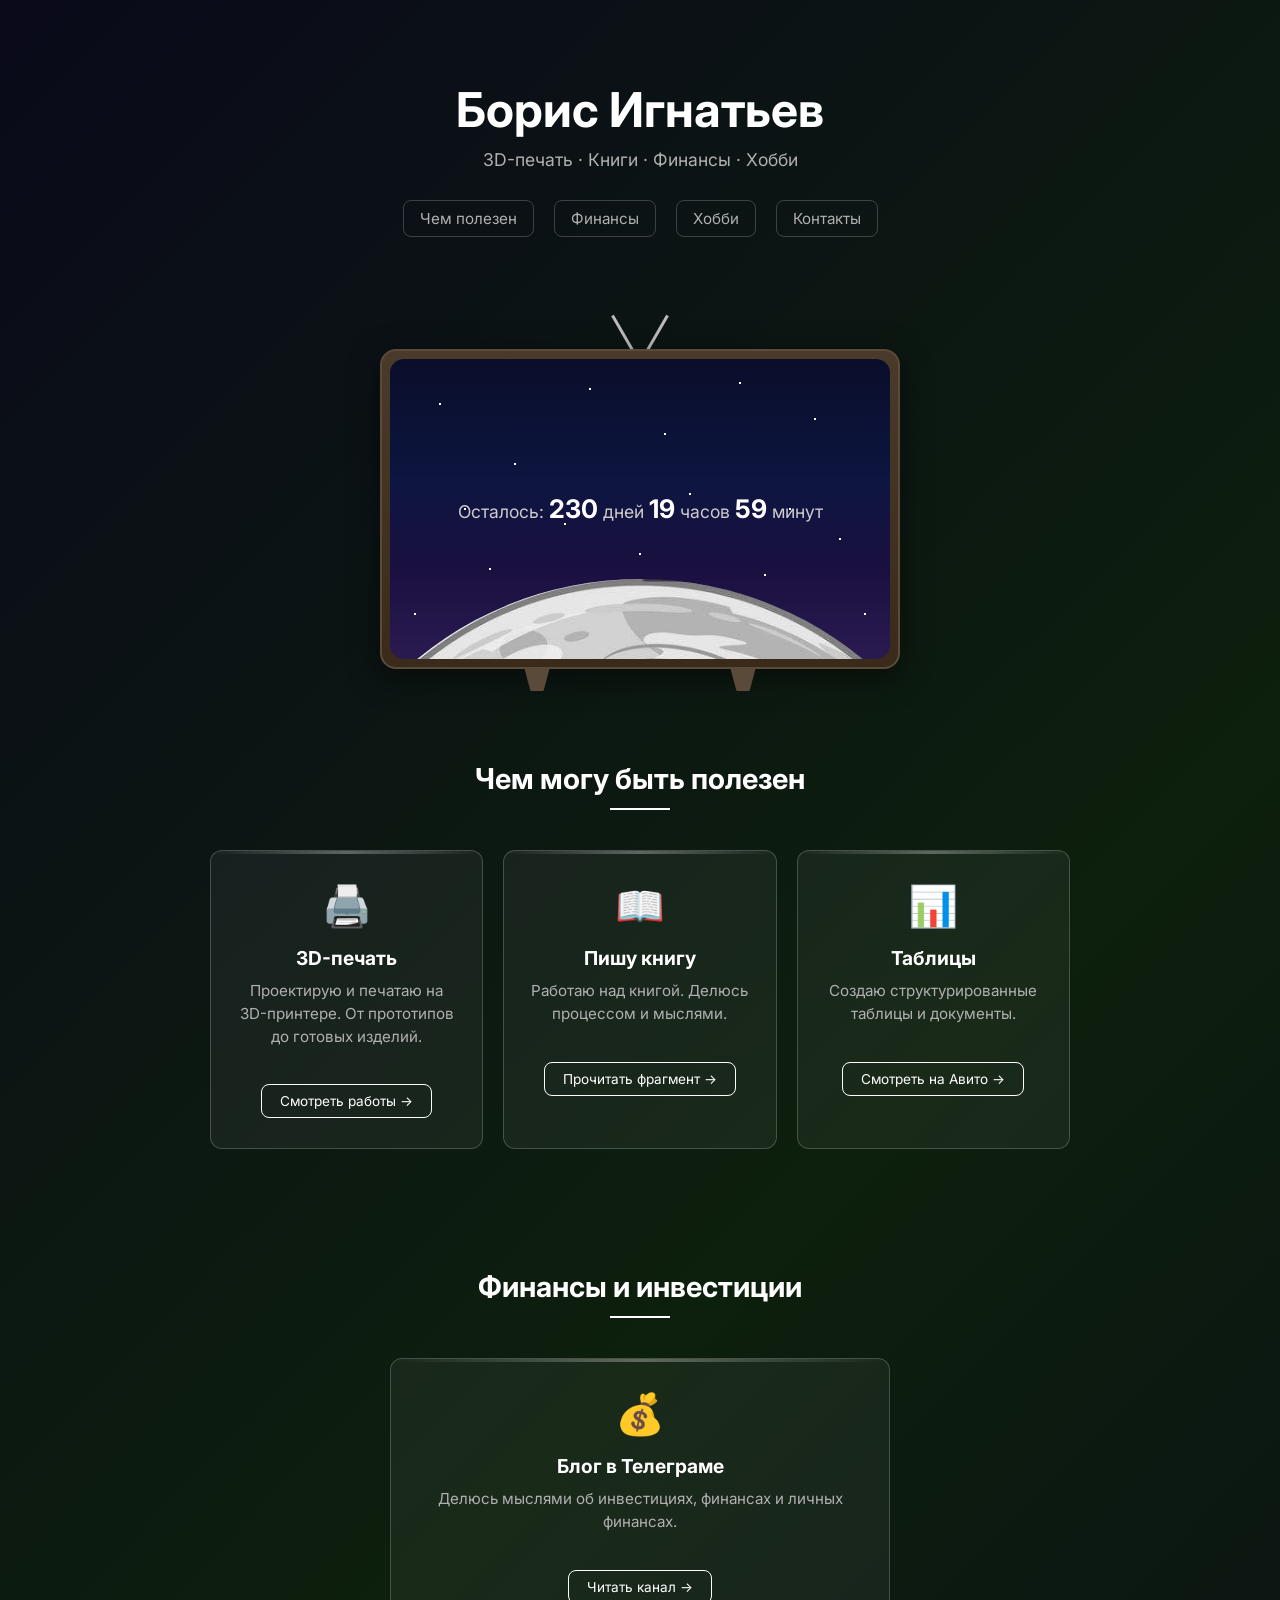
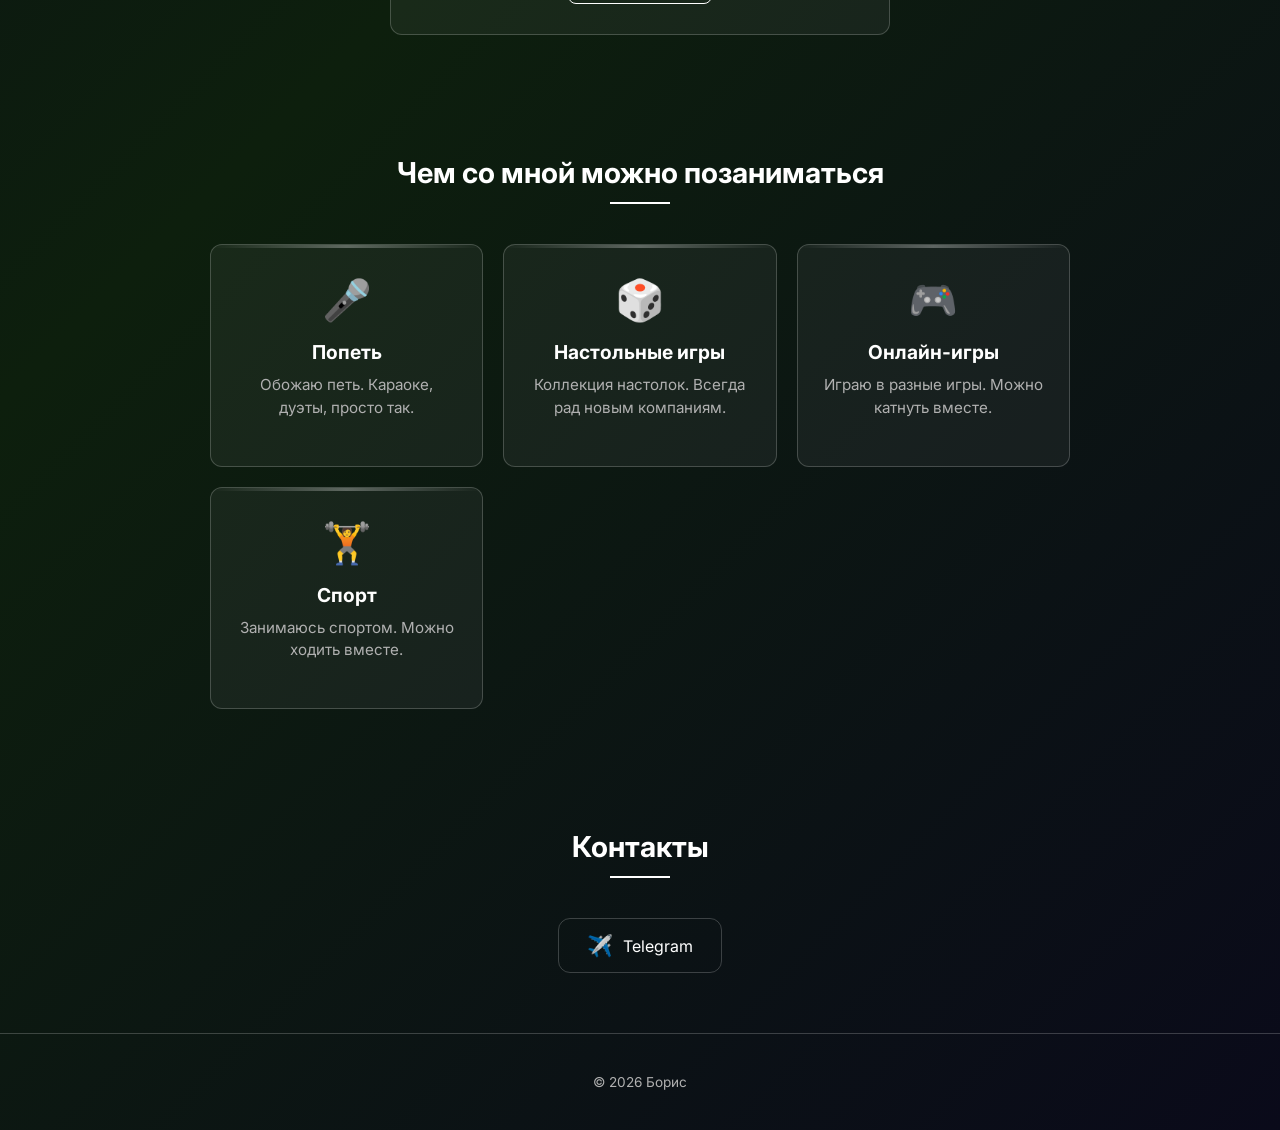
==== index.html @ c8ecb878 "Restore tables text, add 3D link, inline buttons" ====
<!DOCTYPE html>
<html lang="ru">
<head>
  <meta charset="UTF-8">
  <meta name="viewport" content="width=device-width, initial-scale=1.0">
  <title>Борис — Портфолио</title>
  <link rel="stylesheet" href="style.css">
  <link rel="preconnect" href="https://fonts.googleapis.com">
  <link href="https://fonts.googleapis.com/css2?family=Inter:wght@400;600;700&display=swap" rel="stylesheet">
</head>
<body>
  <header class="header">
    <div class="container">
      <h1 class="name">Борис Игнатьев</h1>
      <p class="tagline">3D-печать · Книги · Финансы · Хобби</p>
      <nav class="nav">
        <a href="#useful">Чем полезен</a>
        <a href="#finance">Финансы</a>
        <a href="#hobby">Хобби</a>
        <a href="#contacts">Контакты</a>
      </nav>
    </div>
  </header>

  <section class="birthday-section">
    <div class="container">
      <div class="tv-wrapper">
        <div class="tv-antenna">
          <div class="antenna-rod left"></div>
          <div class="antenna-rod right"></div>
        </div>
        <div class="tv-frame">
          <div class="tv-screen" id="tv-screen">
            <div class="stars"></div>
            <img src="moon.png" class="moon" alt="луна">
            <p class="tv-label" id="tv-label">Я родился</p>
            <p class="tv-date" id="tv-date">25 июля</p>
            <div id="countdown" class="tv-countdown"></div>
            <div id="birthday-message" class="tv-birthday-msg" style="display:none;">
              <div class="poppers">
                <span class="popper left">🎉</span>
                <span class="popper right">🎉</span>
              </div>
              <p class="birthday-title">С днём рождения!</p>
              <div class="confetti-container" id="confetti"></div>
            </div>
          </div>
        </div>
        <div class="tv-legs">
          <div class="tv-leg"></div>
          <div class="tv-leg"></div>
        </div>
      </div>
    </div>
  </section>

  <main>
    <section id="useful" class="section">
      <div class="container">
        <h2>Чем могу быть полезен</h2>
        <div class="cards">
          <div class="card">
            <div class="card-icon">🖨️</div>
            <h3>3D-печать</h3>
            <p>Проектирую и печатаю на 3D-принтере. От прототипов до готовых изделий.</p>
            <a href="https://borisig1999-spec.github.io/3d-landing/" class="btn" target="_blank">Смотреть работы →</a>
          </div>
          <div class="card">
            <div class="card-icon">📖</div>
            <h3>Пишу книгу</h3>
            <p>Работаю над книгой. Делюсь процессом и мыслями.</p>
            <a href="book.html" class="btn">Прочитать фрагмент →</a>
          </div>
          <div class="card">
            <div class="card-icon">📊</div>
            <h3>Таблицы</h3>
            <p>Создаю структурированные таблицы и документы.</p>
            <a href="https://www.avito.ru/kazan/predlozheniya_uslug/pomosch_s_gugl_tablitsami_avtomatizatsiya_4230876228" class="btn" target="_blank">Смотреть на Авито →</a>
          </div>
        </div>
      </div>
    </section>

    <section id="finance" class="section section-alt">
      <div class="container">
        <h2>Финансы и инвестиции</h2>
        <div class="card card-wide">
          <div class="card-icon">💰</div>
          <h3>Блог в Телеграме</h3>
          <p>Делюсь мыслями об инвестициях, финансах и личных финансах.</p>
          <a href="https://t.me/boris_fin" class="btn" target="_blank">Читать канал →</a>
        </div>
      </div>
    </section>

    <section id="hobby" class="section">
      <div class="container">
        <h2>Чем со мной можно позаниматься</h2>
        <div class="cards">
          <div class="card">
            <div class="card-icon">🎤</div>
            <h3>Попеть</h3>
            <p>Обожаю петь. Караоке, дуэты, просто так.</p>
          </div>
          <div class="card">
            <div class="card-icon">🎲</div>
            <h3>Настольные игры</h3>
            <p>Коллекция настолок. Всегда рад новым компаниям.</p>
          </div>
          <div class="card">
            <div class="card-icon">🎮</div>
            <h3>Онлайн-игры</h3>
            <p>Играю в разные игры. Можно катнуть вместе.</p>
          </div>
          <div class="card">
            <div class="card-icon">🏋️</div>
            <h3>Спорт</h3>
            <p>Занимаюсь спортом. Можно ходить вместе.</p>
          </div>
        </div>
      </div>
    </section>

    <section id="contacts" class="section section-alt">
      <div class="container">
        <h2>Контакты</h2>
        <div class="contacts-row">
          <a href="https://t.me/boris_fin" class="contact-link" target="_blank">
            <span class="contact-icon">✈️</span>
            Telegram
          </a>
        </div>
      </div>
    </section>
  </main>

  <footer class="footer">
    <div class="container">
      <p>© 2026 Борис</p>
    </div>
  </footer>
  <script>
    (function() {
      const countdownEl = document.getElementById('countdown');
      const messageEl = document.getElementById('birthday-message');
      const labelEl = document.getElementById('tv-label');
      const dateEl = document.getElementById('tv-date');
      const confettiEl = document.getElementById('confetti');
      const now = new Date();
      const month = now.getMonth();
      const day = now.getDate();
      const year = now.getFullYear();

      const isBirthday = month === 6 && day === 25;

      if (isBirthday) {
        countdownEl.style.display = 'none';
        messageEl.style.display = 'block';
        startConfetti();
        return;
      }

      labelEl.style.display = 'none';
      dateEl.style.display = 'none';

      let birthday = new Date(year, 6, 25);
      if (now > birthday) {
        birthday = new Date(year + 1, 6, 25);
      }

      const diff = birthday - now;
      const totalMinutes = Math.floor(diff / (1000 * 60));
      const days = Math.floor(totalMinutes / (60 * 24));
      const hours = Math.floor((totalMinutes % (60 * 24)) / 60);
      const minutes = totalMinutes % 60;

      function plural(n, one, few, many) {
        const mod10 = n % 10;
        const mod100 = n % 100;
        if (mod10 === 1 && mod100 !== 11) return one;
        if ([2,3,4].includes(mod10) && ![12,13,14].includes(mod100)) return few;
        return many;
      }

      const dWord = plural(days, 'день', 'дня', 'дней');
      const hWord = plural(hours, 'час', 'часа', 'часов');
      const mWord = plural(minutes, 'минута', 'минуты', 'минут');

      countdownEl.innerHTML =
        'Осталось: <span class="number">' + days + '</span> ' + dWord +
        ' <span class="number">' + hours + '</span> ' + hWord +
        ' <span class="number">' + minutes + '</span> ' + mWord;

      function startConfetti() {
        var colors = ['#ff0000', '#00ff00', '#0000ff', '#ffff00', '#ff00ff', '#00ffff', '#ffd700', '#ff6347'];
        for (var i = 0; i < 60; i++) {
          (function(index) {
            setTimeout(function() {
              var piece = document.createElement('div');
              piece.className = 'confetti-piece';
              piece.style.left = Math.random() * 100 + '%';
              piece.style.top = '-10px';
              piece.style.background = colors[Math.floor(Math.random() * colors.length)];
              piece.style.animationDuration = (1.5 + Math.random() * 2) + 's';
              piece.style.animationDelay = '0s';
              piece.style.width = (5 + Math.random() * 8) + 'px';
              piece.style.height = (5 + Math.random() * 8) + 'px';
              if (Math.random() > 0.5) piece.style.borderRadius = '50%';
              confettiEl.appendChild(piece);
              setTimeout(function() { piece.remove(); }, 4000);
            }, index * 50);
          })(i);
        }
        setInterval(function() {
          for (var i = 0; i < 30; i++) {
            (function(index) {
              setTimeout(function() {
                var piece = document.createElement('div');
                piece.className = 'confetti-piece';
                piece.style.left = Math.random() * 100 + '%';
                piece.style.top = '-10px';
                piece.style.background = colors[Math.floor(Math.random() * colors.length)];
                piece.style.animationDuration = (1.5 + Math.random() * 2) + 's';
                piece.style.width = (5 + Math.random() * 8) + 'px';
                piece.style.height = (5 + Math.random() * 8) + 'px';
                if (Math.random() > 0.5) piece.style.borderRadius = '50%';
                confettiEl.appendChild(piece);
                setTimeout(function() { piece.remove(); }, 4000);
              }, index * 60);
            })(i);
          }
        }, 3000);
      }
    })();
  </script>
</body>
</html>
---- style.css ----
* {
  margin: 0;
  padding: 0;
  box-sizing: border-box;
}

:root {
  --bg: #1a1a2e;
  --bg-felt: #0f3d0f;
  --card-bg: rgba(255, 255, 255, 0.05);
  --card-border: rgba(255, 255, 255, 0.2);
  --text: #ffffff;
  --text-muted: #b0b0b0;
  --accent: #ffffff;
}

body {
  font-family: 'Inter', sans-serif;
  background: linear-gradient(135deg, #0a0a1a 0%, #0d1f0d 50%, #0a0a1a 100%);
  color: var(--text);
  min-height: 100vh;
}

.container {
  max-width: 900px;
  margin: 0 auto;
  padding: 0 20px;
}

/* Header */
.header {
  text-align: center;
  padding: 80px 0 40px;
}

.name {
  font-size: 3rem;
  font-weight: 700;
  margin-bottom: 10px;
}

.tagline {
  font-size: 1.1rem;
  color: var(--text-muted);
  margin-bottom: 30px;
}

.nav {
  display: flex;
  justify-content: center;
  gap: 20px;
  flex-wrap: wrap;
}

.nav a {
  color: var(--text-muted);
  text-decoration: none;
  font-size: 0.95rem;
  padding: 8px 16px;
  border: 1px solid var(--card-border);
  border-radius: 8px;
  transition: all 0.3s;
}

.nav a:hover {
  color: var(--text);
  border-color: var(--accent);
  background: rgba(255, 255, 255, 0.05);
}

/* Sections */
.section {
  padding: 60px 0;
}

.section h2 {
  text-align: center;
  font-size: 1.8rem;
  margin-bottom: 40px;
  position: relative;
}

.section h2::after {
  content: '';
  display: block;
  width: 60px;
  height: 2px;
  background: var(--accent);
  margin: 12px auto 0;
}

/* Cards */
.cards {
  display: grid;
  grid-template-columns: repeat(auto-fit, minmax(220px, 1fr));
  gap: 20px;
}

.card {
  background: var(--card-bg);
  border: 1px solid var(--card-border);
  border-radius: 12px;
  padding: 30px 24px;
  text-align: center;
  transition: transform 0.3s, border-color 0.3s;
  position: relative;
  overflow: hidden;
}

.card::before {
  content: '';
  position: absolute;
  top: 0;
  left: 0;
  right: 0;
  height: 3px;
  background: linear-gradient(90deg, transparent, rgba(255,255,255,0.3), transparent);
}

.card:hover {
  transform: translateY(-4px);
  border-color: rgba(255, 255, 255, 0.4);
}

.card-wide {
  grid-column: 1 / -1;
  max-width: 500px;
  margin: 0 auto;
  width: 100%;
}

.card-icon {
  font-size: 2.5rem;
  margin-bottom: 16px;
}

.card h3 {
  font-size: 1.2rem;
  margin-bottom: 10px;
}

.card p {
  color: var(--text-muted);
  font-size: 0.95rem;
  line-height: 1.5;
  margin-bottom: 16px;
}

.card .btn {
  font-size: 0.85rem;
  padding: 8px 18px;
  white-space: nowrap;
}

/* Button */
.btn {
  display: inline-block;
  margin-top: 20px;
  padding: 10px 24px;
  background: transparent;
  color: var(--accent);
  border: 1px solid var(--accent);
  border-radius: 8px;
  text-decoration: none;
  font-size: 0.95rem;
  transition: all 0.3s;
}

.btn:hover {
  background: var(--accent);
  color: var(--bg);
}

/* Contacts */
.contacts-row {
  display: flex;
  justify-content: center;
  gap: 20px;
  flex-wrap: wrap;
}

.contact-link {
  display: flex;
  align-items: center;
  gap: 10px;
  color: var(--text);
  text-decoration: none;
  padding: 14px 28px;
  border: 1px solid var(--card-border);
  border-radius: 12px;
  font-size: 1rem;
  transition: all 0.3s;
}

.contact-link:hover {
  border-color: var(--accent);
  background: rgba(255, 255, 255, 0.05);
}

.contact-icon {
  font-size: 1.3rem;
}

/* Birthday TV Block */
.birthday-section {
  padding: 30px 0 10px;
}

.tv-wrapper {
  max-width: 520px;
  margin: 0 auto;
  position: relative;
}

.tv-frame {
  background: linear-gradient(180deg, #4a3a2a, #3a2a1a);
  border-radius: 16px;
  padding: 0;
  box-shadow: 0 8px 30px rgba(0,0,0,0.5);
  border: 2px solid #5a4a3a;
  position: relative;
}

.tv-screen {
  position: relative;
  background: linear-gradient(180deg, #0a0e2a 0%, #0d1540 40%, #1a1040 70%, #2a1a50 100%);
  border-radius: 14px;
  min-height: 300px;
  display: flex;
  flex-direction: column;
  align-items: center;
  justify-content: center;
  overflow: hidden;
  padding: 40px 20px 40px;
  margin: 8px;
}

.stars {
  position: absolute;
  top: 0; left: 0; right: 0; bottom: 0;
  background-image:
    radial-gradient(1px 1px at 10% 15%, #fff 100%, transparent),
    radial-gradient(1px 1px at 25% 35%, #fff 100%, transparent),
    radial-gradient(1.5px 1.5px at 40% 10%, #fff 100%, transparent),
    radial-gradient(1px 1px at 55% 25%, #fff 100%, transparent),
    radial-gradient(1px 1px at 70% 8%, #fff 100%, transparent),
    radial-gradient(1.5px 1.5px at 85% 20%, #fff 100%, transparent),
    radial-gradient(1px 1px at 15% 50%, #fff 100%, transparent),
    radial-gradient(1px 1px at 35% 55%, #fff 100%, transparent),
    radial-gradient(1px 1px at 60% 45%, #fff 100%, transparent),
    radial-gradient(1.5px 1.5px at 80% 50%, #fff 100%, transparent),
    radial-gradient(1px 1px at 20% 70%, #fff 100%, transparent),
    radial-gradient(1px 1px at 50% 65%, #fff 100%, transparent),
    radial-gradient(1px 1px at 75% 72%, #fff 100%, transparent),
    radial-gradient(1px 1px at 90% 60%, #fff 100%, transparent),
    radial-gradient(1px 1px at 5% 85%, #fff 100%, transparent),
    radial-gradient(1.5px 1.5px at 45% 80%, #fff 100%, transparent),
    radial-gradient(1px 1px at 65% 90%, #fff 100%, transparent),
    radial-gradient(1px 1px at 95% 85%, #fff 100%, transparent);
  animation: twinkle 3s ease-in-out infinite alternate;
  pointer-events: none;
}

@keyframes twinkle {
  0% { opacity: 0.6; }
  100% { opacity: 1; }
}

.tv-label {
  position: relative;
  z-index: 3;
  font-size: 1.6rem;
  font-weight: 700;
  color: #fff;
  margin-bottom: 20px;
  text-shadow: 0 0 10px rgba(255,255,255,0.3);
}

.tv-date {
  position: relative;
  z-index: 3;
  font-size: 1.2rem;
  color: #aaa;
  margin-bottom: 16px;
}

.tv-countdown {
  position: relative;
  z-index: 3;
  font-size: 1.1rem;
  color: #ccc;
  text-align: center;
  line-height: 1.6;
}

.tv-countdown .number {
  font-size: 1.6rem;
  font-weight: 700;
  color: #fff;
}

.tv-birthday-msg {
  position: relative;
  z-index: 3;
  text-align: center;
}

.birthday-title {
  font-size: 1.5rem;
  font-weight: 700;
  color: #ffd700;
  text-shadow: 0 0 15px rgba(255,215,0,0.5);
}

.poppers {
  display: flex;
  justify-content: space-between;
  width: 300px;
  margin: 0 auto 10px;
}

.popper {
  font-size: 2.2rem;
  display: inline-block;
}

.popper.left {
  transform: scaleX(-1);
  animation: popperBounce 0.6s ease-in-out infinite alternate;
}

.popper.right {
  animation: popperBounce 0.6s ease-in-out infinite alternate-reverse;
}

@keyframes popperBounce {
  0% { transform: rotate(-10deg); }
  100% { transform: rotate(10deg); }
}

.popper.left {
  animation: popperBounceLeft 0.6s ease-in-out infinite alternate;
}

@keyframes popperBounceLeft {
  0% { transform: scaleX(-1) rotate(-10deg); }
  100% { transform: scaleX(-1) rotate(10deg); }
}

/* Confetti */
.confetti-container {
  position: absolute;
  top: 0;
  left: 0;
  right: 0;
  bottom: 0;
  pointer-events: none;
  overflow: hidden;
  z-index: 10;
}

.confetti-piece {
  position: absolute;
  width: 8px;
  height: 8px;
  border-radius: 2px;
  animation: confettiFall linear forwards;
}

@keyframes confettiFall {
  0% {
    opacity: 1;
    transform: translateY(0) rotate(0deg) scale(1);
  }
  100% {
    opacity: 0;
    transform: translateY(250px) rotate(720deg) scale(0.5);
  }
}

.party-icon {
  font-size: 1.8rem;
  display: inline-block;
}

.party-icon.left {
  transform: scaleX(-1);
}

.moon {
  position: absolute;
  bottom: -620px;
  left: 50%;
  transform: translateX(-50%);
  width: 700px;
  height: 700px;
  border-radius: 50%;
  object-fit: cover;
  animation: rotateMoon 300s linear infinite;
  z-index: 1;
}

@keyframes rotateMoon {
  0% { transform: translateX(-50%) rotate(0deg); }
  100% { transform: translateX(-50%) rotate(360deg); }
}

.tv-antenna {
  position: relative;
  height: 50px;
  z-index: 0;
  margin-bottom: -8px;
}

.antenna-rod {
  position: absolute;
  width: 3px;
  height: 48px;
  background: #bbb;
  bottom: 0;
  transform-origin: bottom center;
}

.antenna-rod.left { left: calc(50% - 5px); transform: rotate(-30deg); }
.antenna-rod.right { left: calc(50% + 2px); transform: rotate(30deg); }

.tv-legs {
  display: flex;
  justify-content: center;
  gap: 180px;
  position: relative;
  height: 24px;
  margin-top: -2px;
}

.tv-leg {
  width: 26px;
  height: 24px;
  background: #5a4a3a;
  clip-path: polygon(0% 0%, 100% 0%, 75% 100%, 25% 100%);
}

/* Footer */
.footer {
  text-align: center;
  padding: 40px 0;
  color: var(--text-muted);
  font-size: 0.85rem;
  border-top: 1px solid var(--card-border);
}

/* Responsive */
@media (max-width: 600px) {
  .name {
    font-size: 2rem;
  }

  .section {
    padding: 40px 0;
  }

  .cards {
    grid-template-columns: 1fr;
  }
}
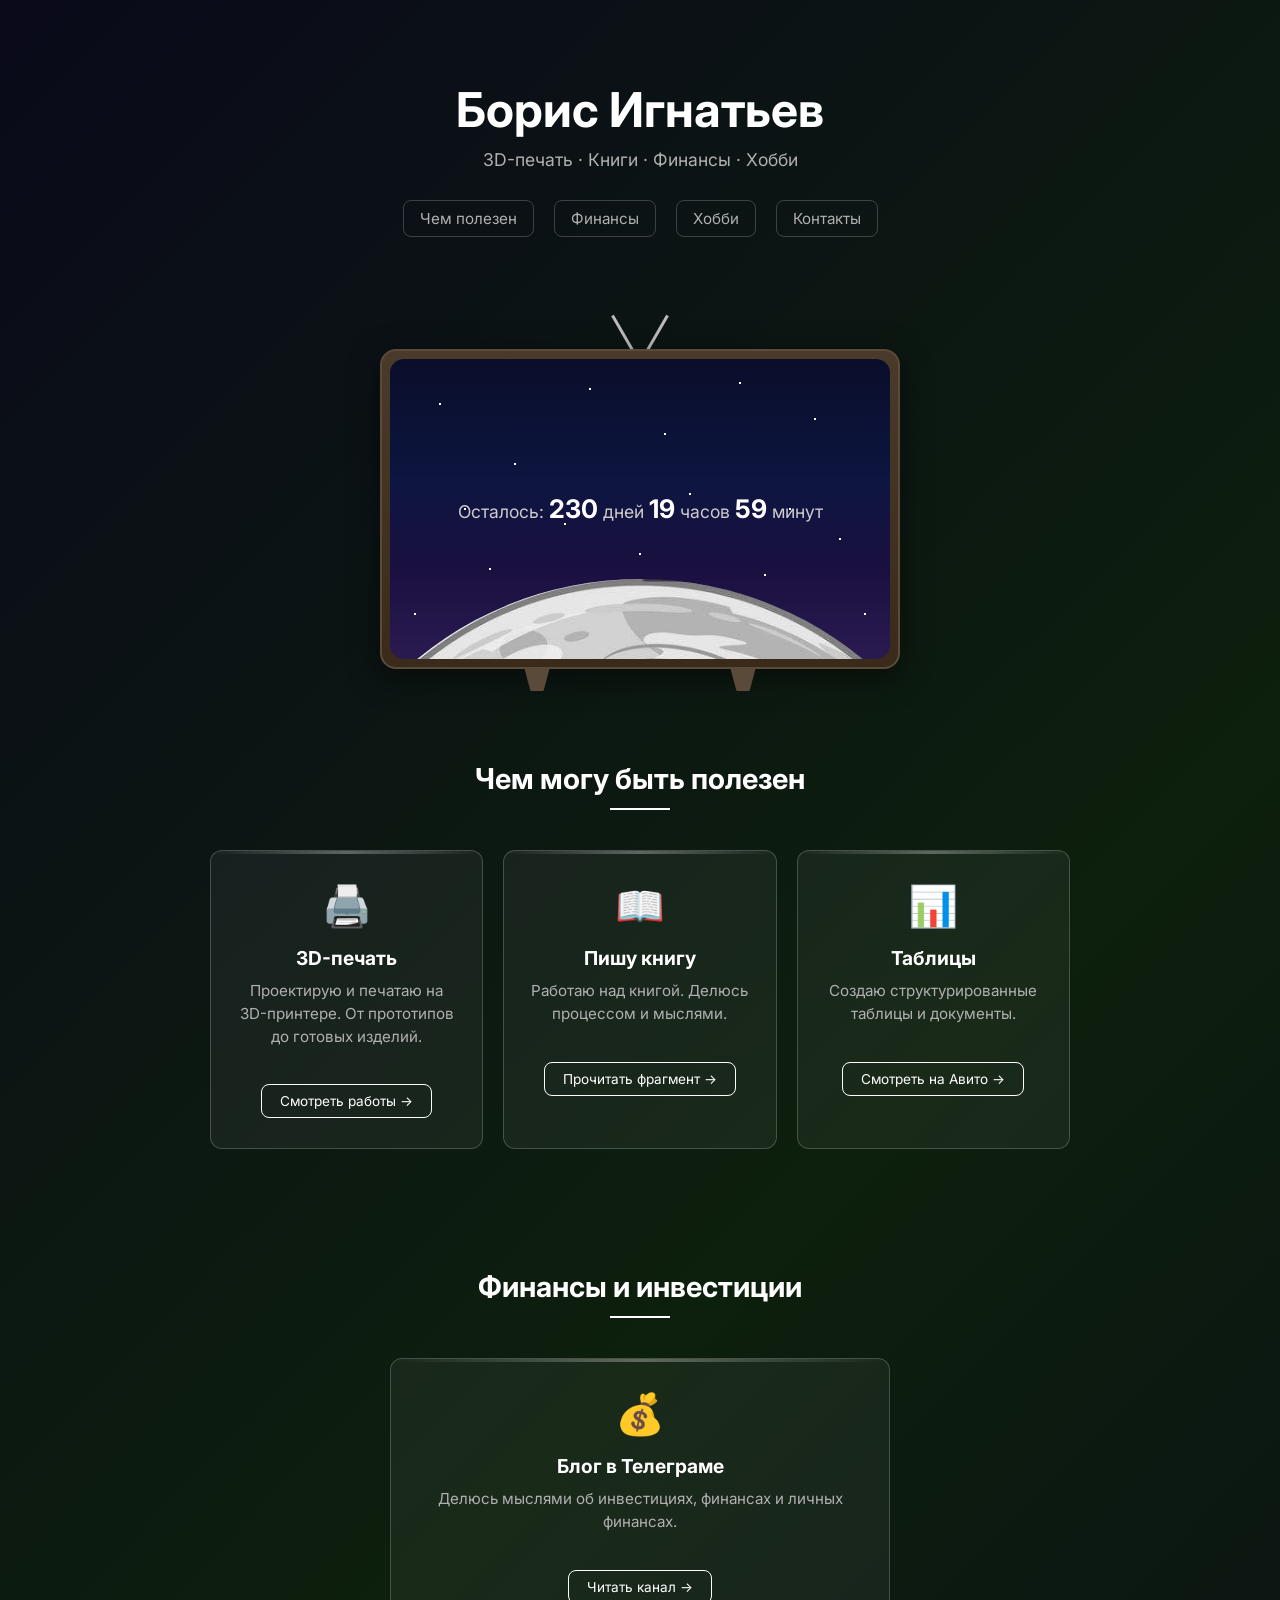
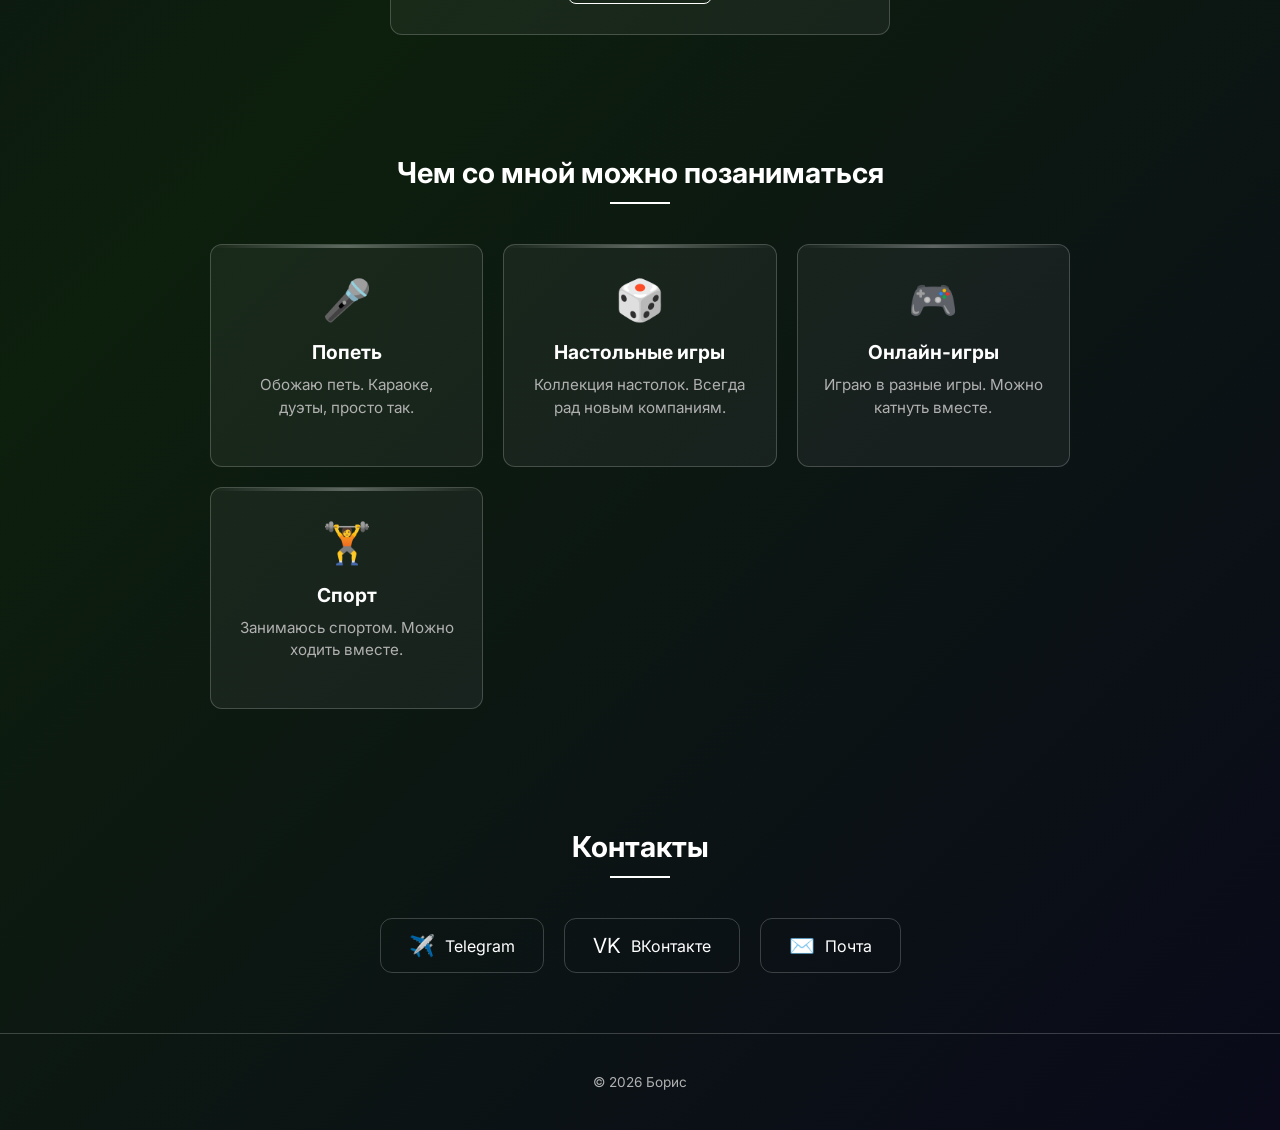
==== commit f0cbe68a: "Update contacts: Telegram @Bars_ig, VK, email" ====
--- a/index.html
+++ b/index.html
@@ -125,9 +125,17 @@
       <div class="container">
         <h2>Контакты</h2>
         <div class="contacts-row">
-          <a href="https://t.me/boris_fin" class="contact-link" target="_blank">
+          <a href="https://t.me/Bars_ig" class="contact-link" target="_blank">
             <span class="contact-icon">✈️</span>
             Telegram
+          </a>
+          <a href="https://vk.com/boris_ig" class="contact-link" target="_blank">
+            <span class="contact-icon">VK</span>
+            ВКонтакте
+          </a>
+          <a href="mailto:boris.ig2013@yandex.ru" class="contact-link">
+            <span class="contact-icon">✉️</span>
+            Почта
           </a>
         </div>
       </div>
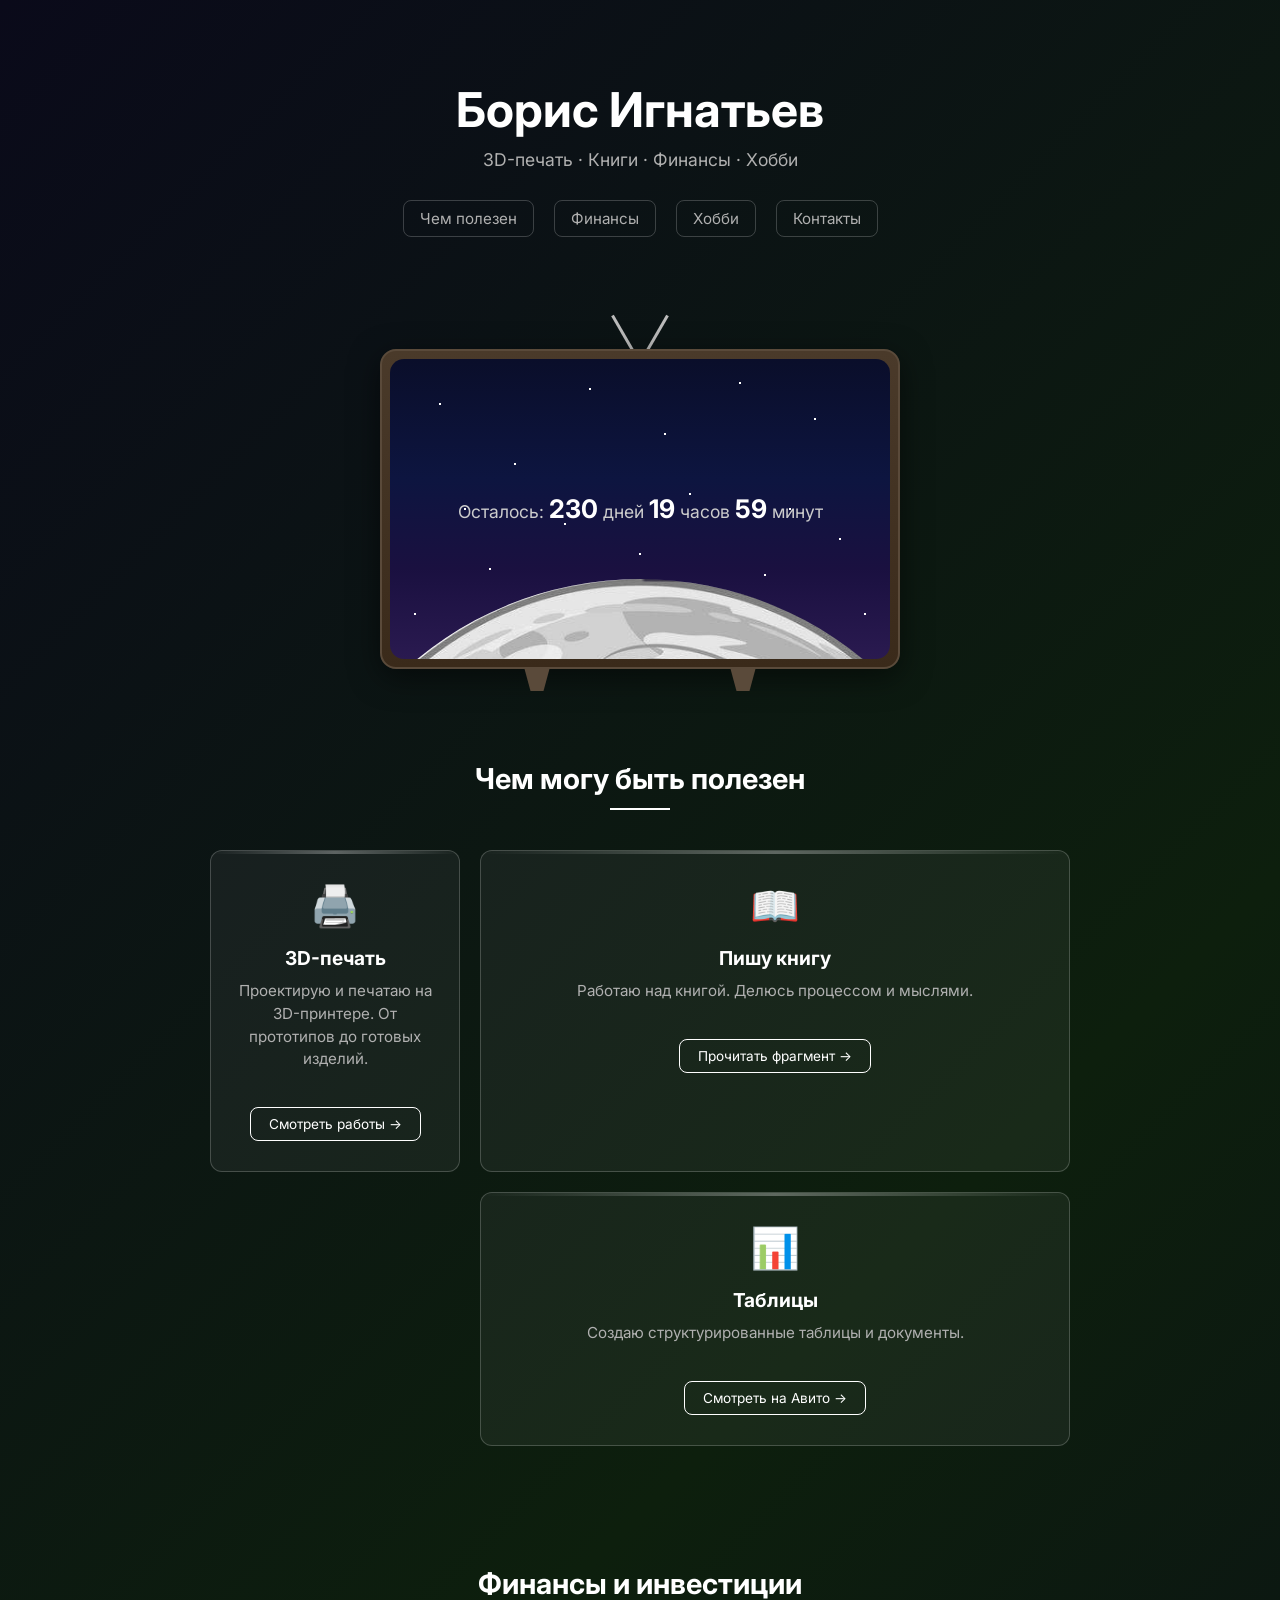
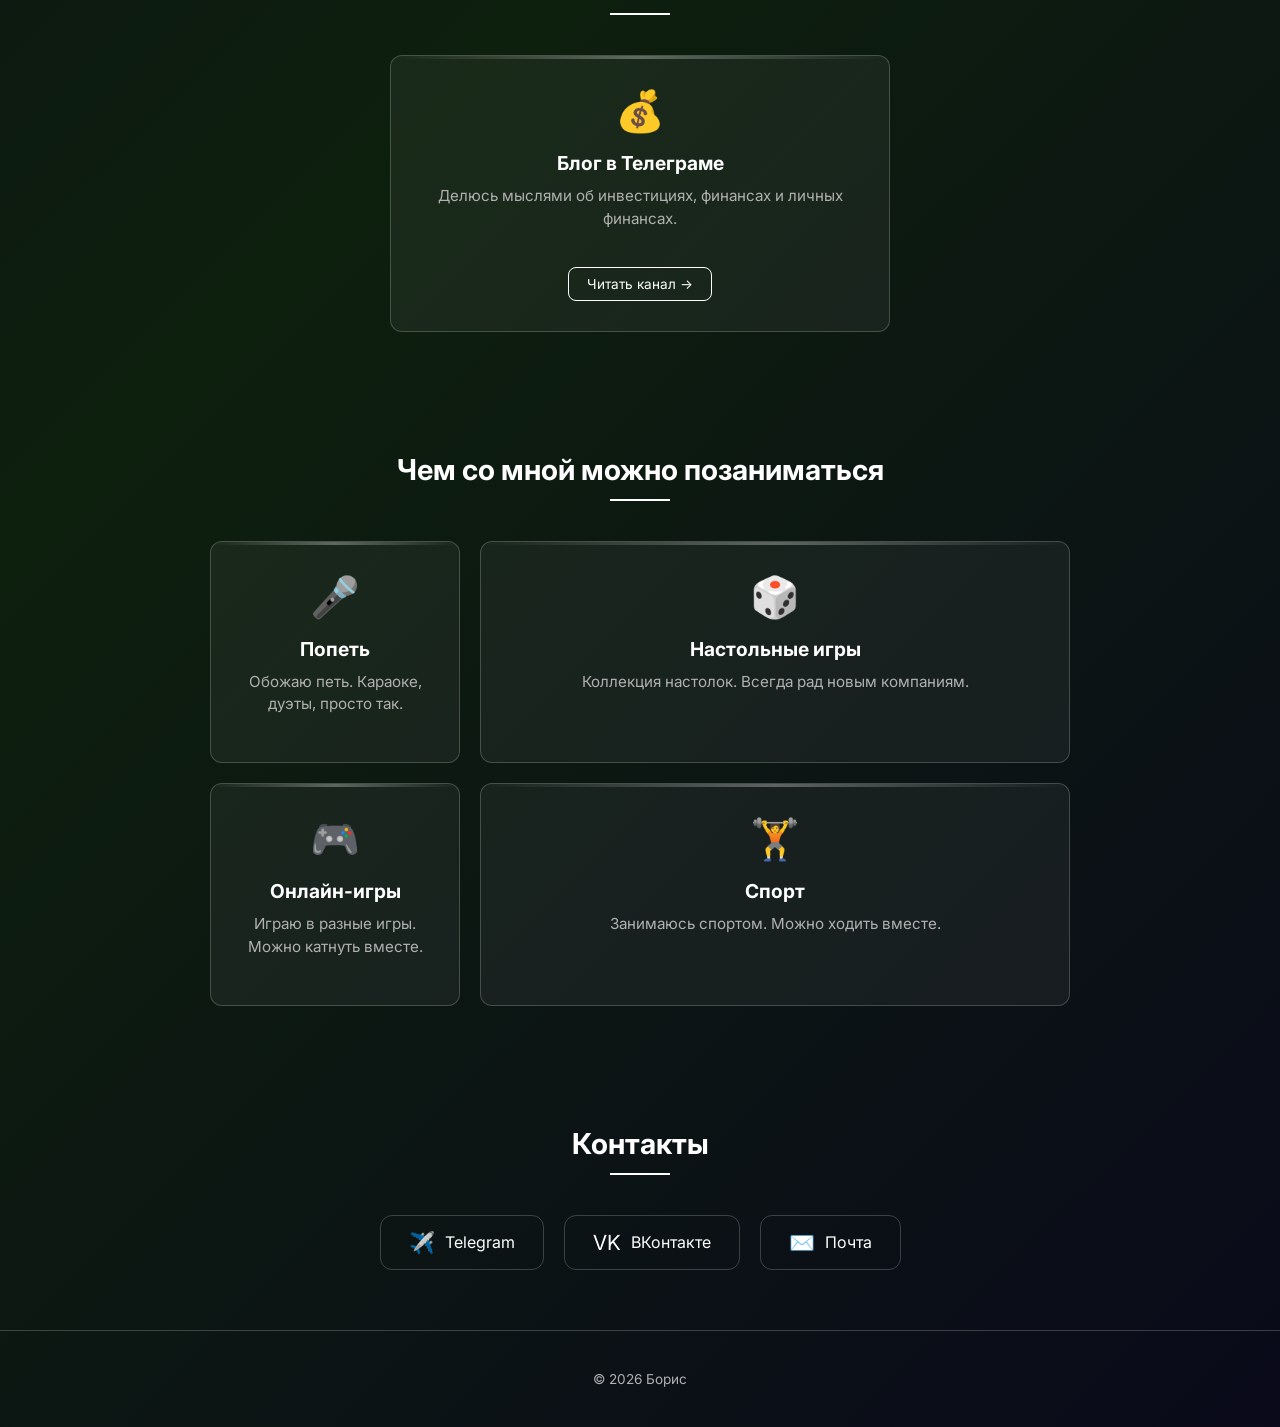
==== commit ee083d6e: "CSS cache busting" ====
--- a/index.html
+++ b/index.html
@@ -4,7 +4,7 @@
   <meta charset="UTF-8">
   <meta name="viewport" content="width=device-width, initial-scale=1.0">
   <title>Борис — Портфолио</title>
-  <link rel="stylesheet" href="style.css">
+  <link rel="stylesheet" href="style.css?v=2">
   <link rel="preconnect" href="https://fonts.googleapis.com">
   <link href="https://fonts.googleapis.com/css2?family=Inter:wght@400;600;700&display=swap" rel="stylesheet">
 </head>
--- a/style.css
+++ b/style.css
@@ -92,8 +92,25 @@
 /* Cards */
 .cards {
   display: grid;
-  grid-template-columns: repeat(auto-fit, minmax(220px, 1fr));
+  grid-template-columns: 250px 1fr;
   gap: 20px;
+  align-items: stretch;
+}
+
+.cards > :nth-child(1) { grid-column: 1; }
+.cards > :nth-child(2) { grid-column: 2; }
+.cards > :nth-child(3) { grid-column: 2; }
+.cards > :nth-child(4) { grid-column: 1; }
+
+/* Хобби: ряд 2 = длинная слева, короткая справа */
+#hobby .cards > :nth-child(3) { grid-column: 1; }
+#hobby .cards > :nth-child(4) { grid-column: 2; }
+
+@media (max-width: 600px) {
+  .cards {
+    grid-template-columns: 1fr;
+  }
+  .cards > * { grid-column: 1 !important; }
 }
 
 .card {
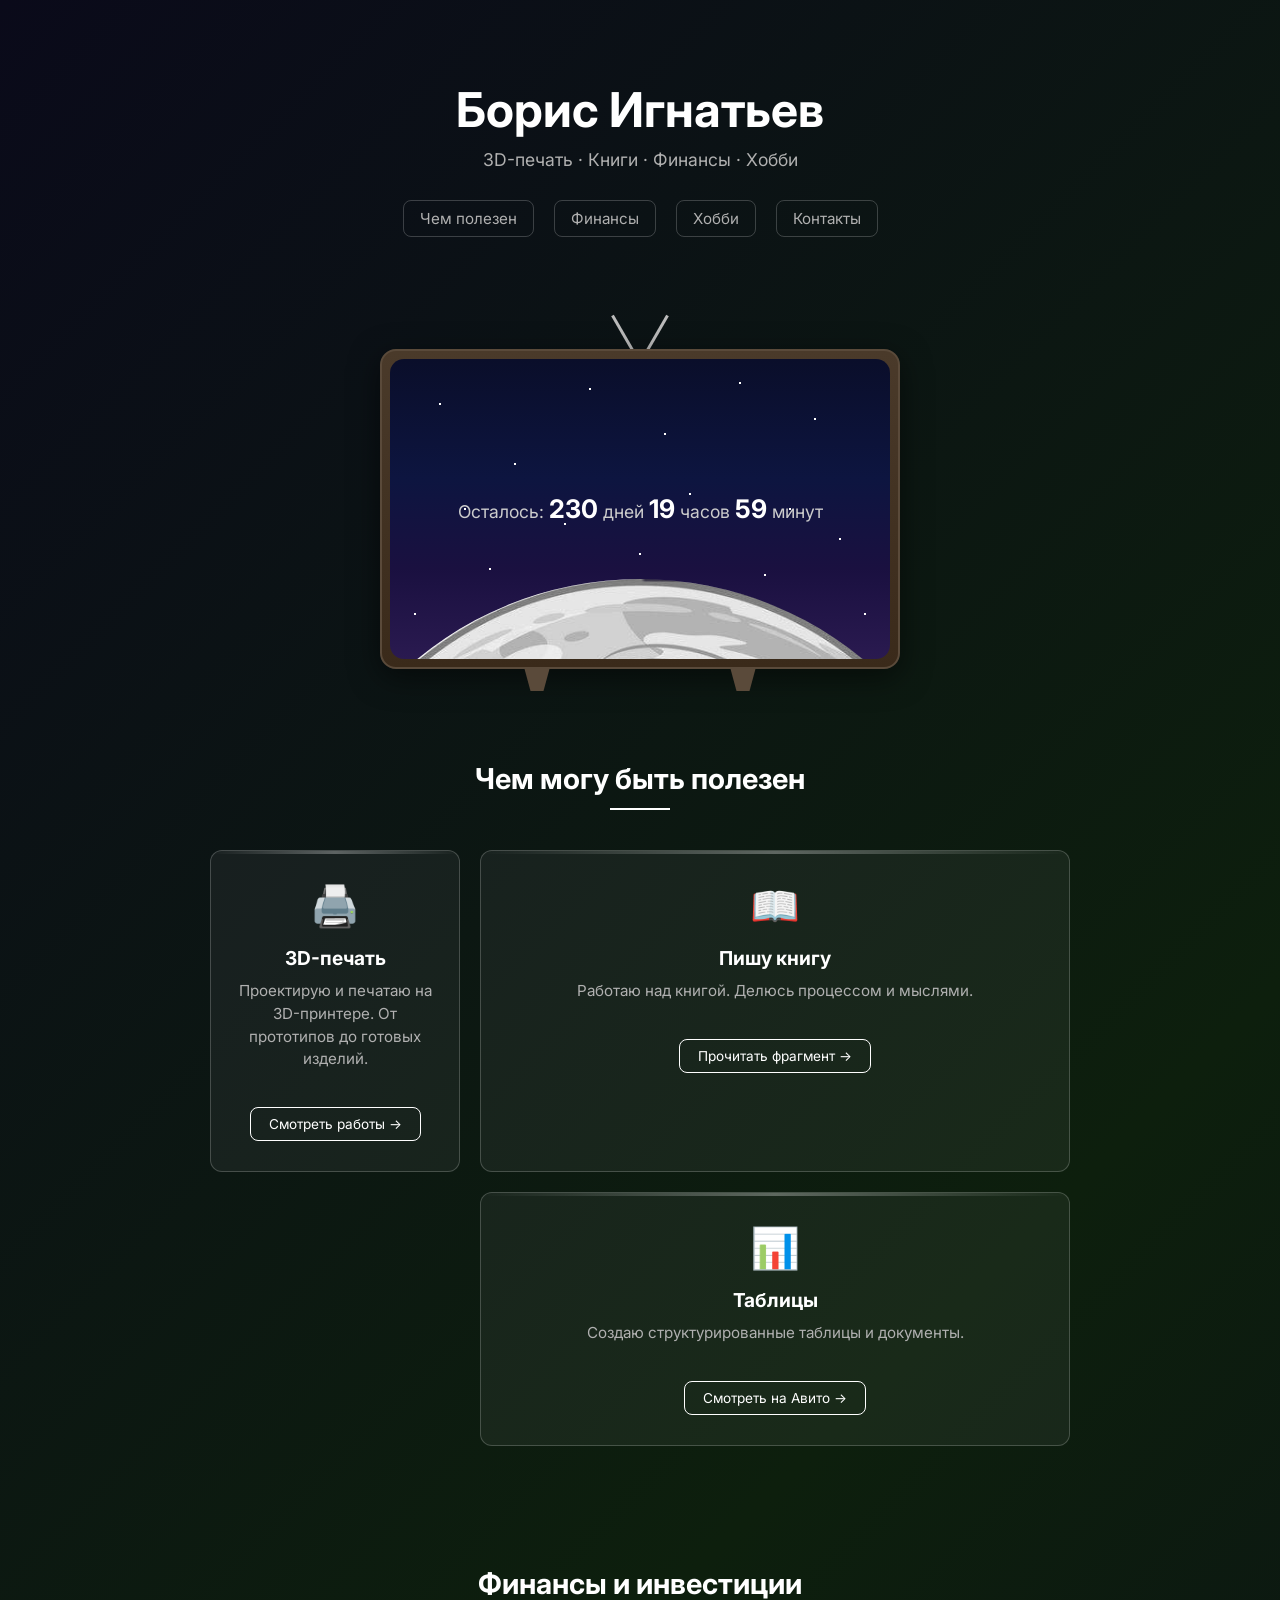
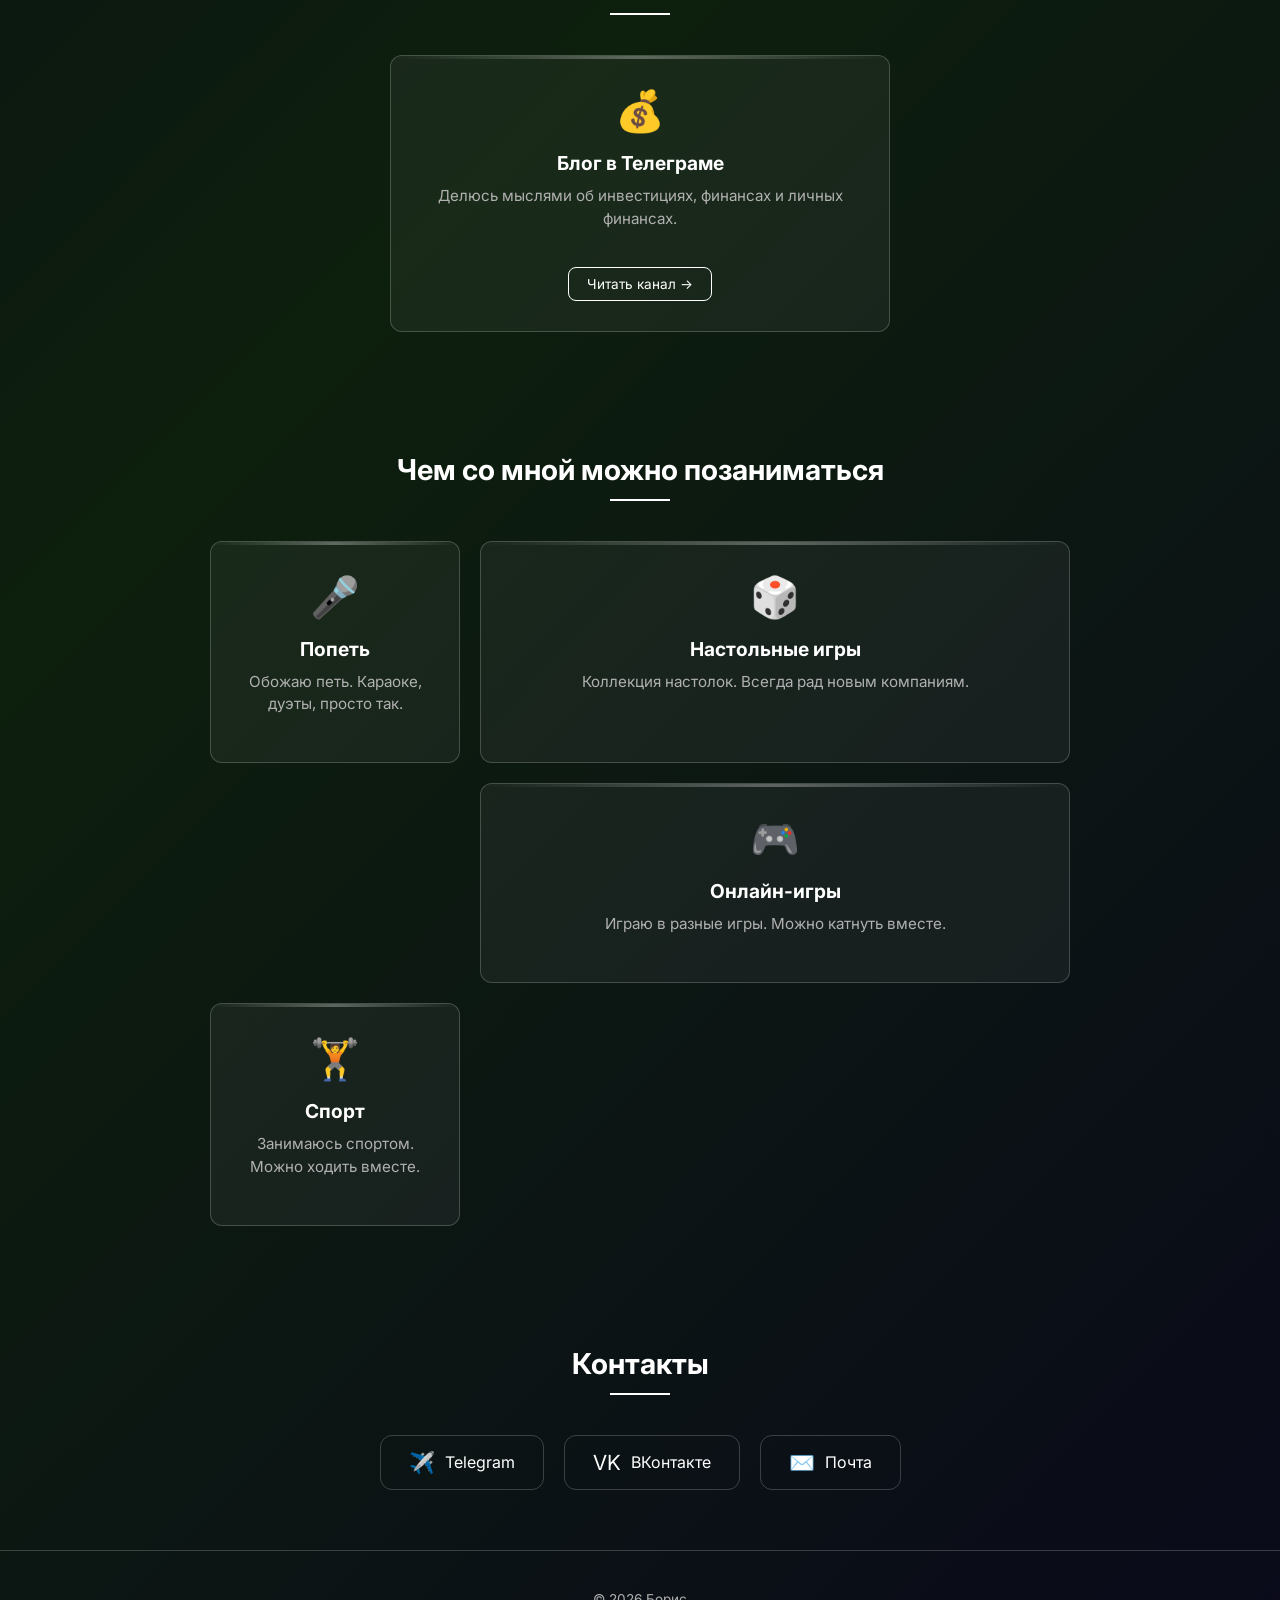
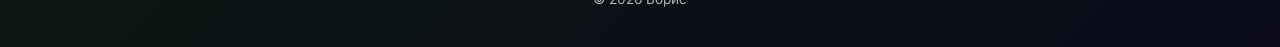
==== commit 96634df0: "Remove hobby override, fix card layout" ====
--- a/index.html
+++ b/index.html
@@ -4,7 +4,7 @@
   <meta charset="UTF-8">
   <meta name="viewport" content="width=device-width, initial-scale=1.0">
   <title>Борис — Портфолио</title>
-  <link rel="stylesheet" href="style.css?v=2">
+  <link rel="stylesheet" href="style.css?v=4">
   <link rel="preconnect" href="https://fonts.googleapis.com">
   <link href="https://fonts.googleapis.com/css2?family=Inter:wght@400;600;700&display=swap" rel="stylesheet">
 </head>
--- a/style.css
+++ b/style.css
@@ -101,10 +101,6 @@
 .cards > :nth-child(2) { grid-column: 2; }
 .cards > :nth-child(3) { grid-column: 2; }
 .cards > :nth-child(4) { grid-column: 1; }
-
-/* Хобби: ряд 2 = длинная слева, короткая справа */
-#hobby .cards > :nth-child(3) { grid-column: 1; }
-#hobby .cards > :nth-child(4) { grid-column: 2; }
 
 @media (max-width: 600px) {
   .cards {
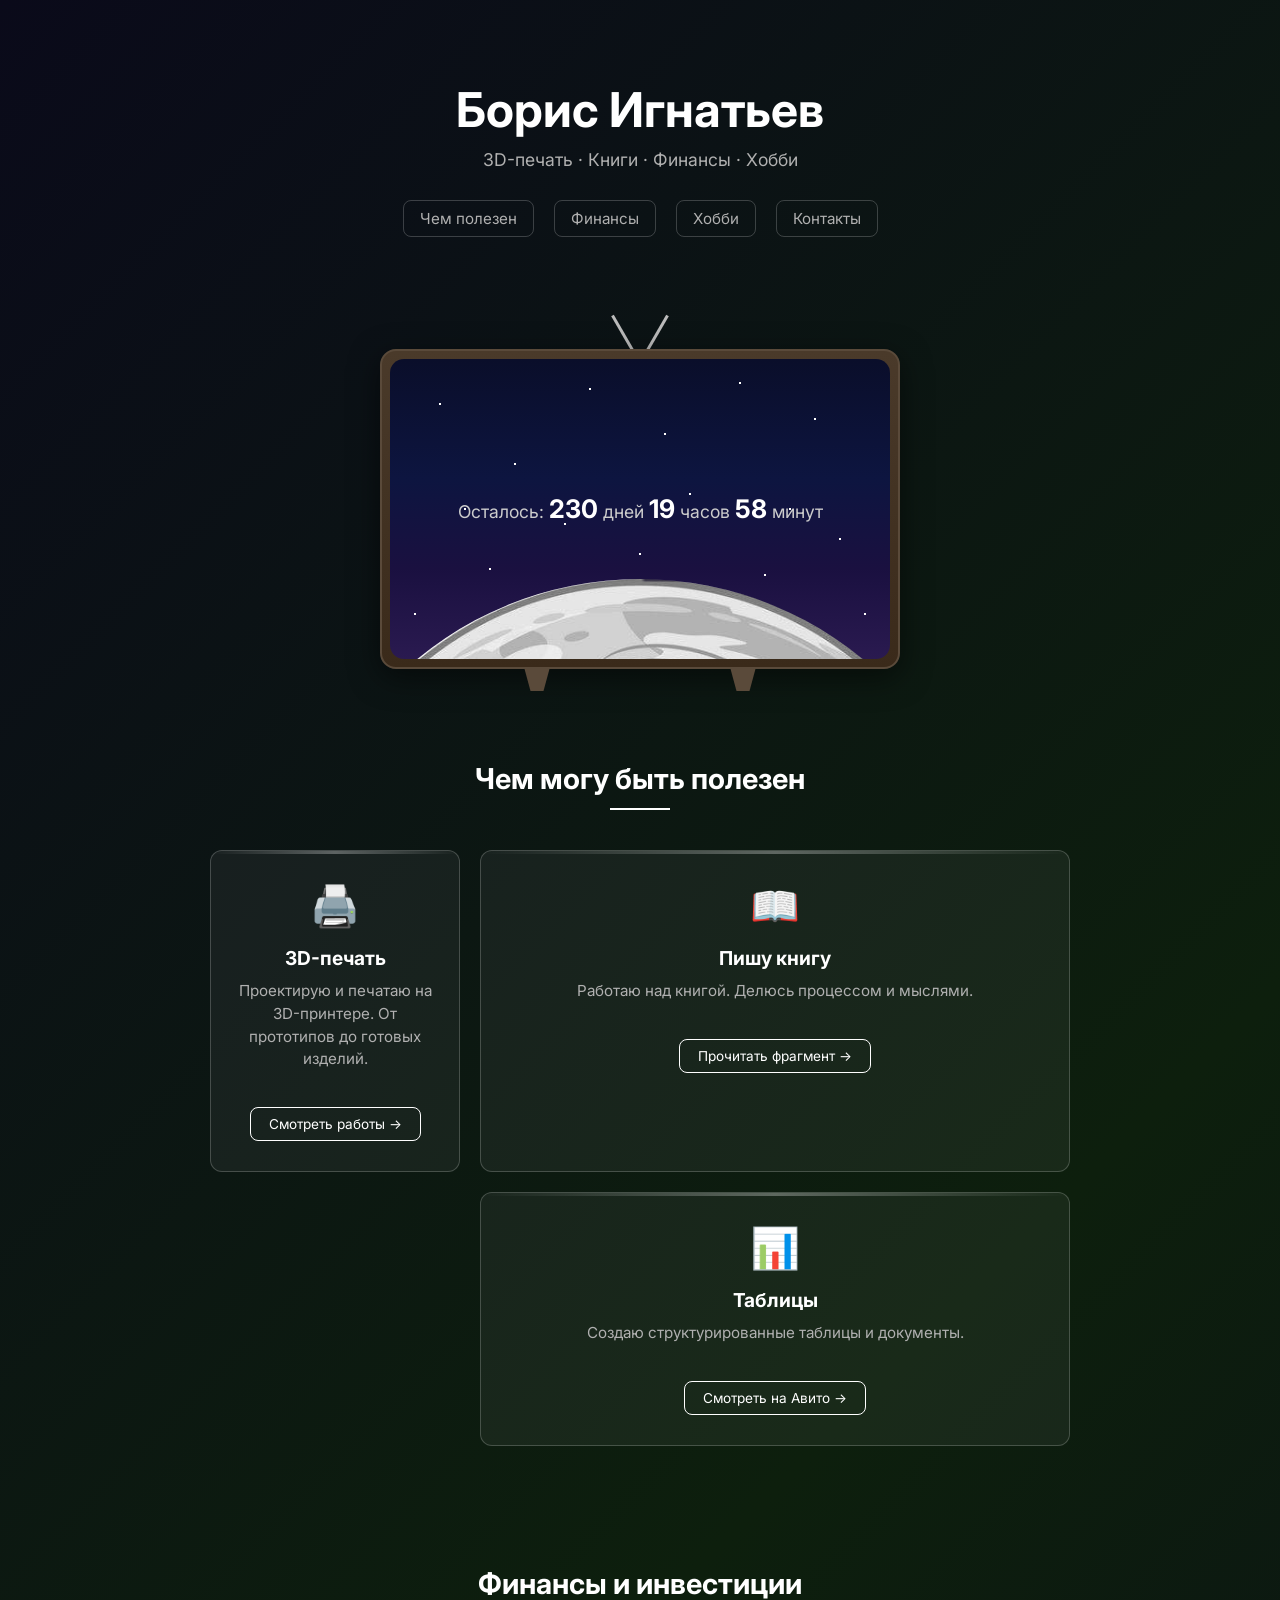
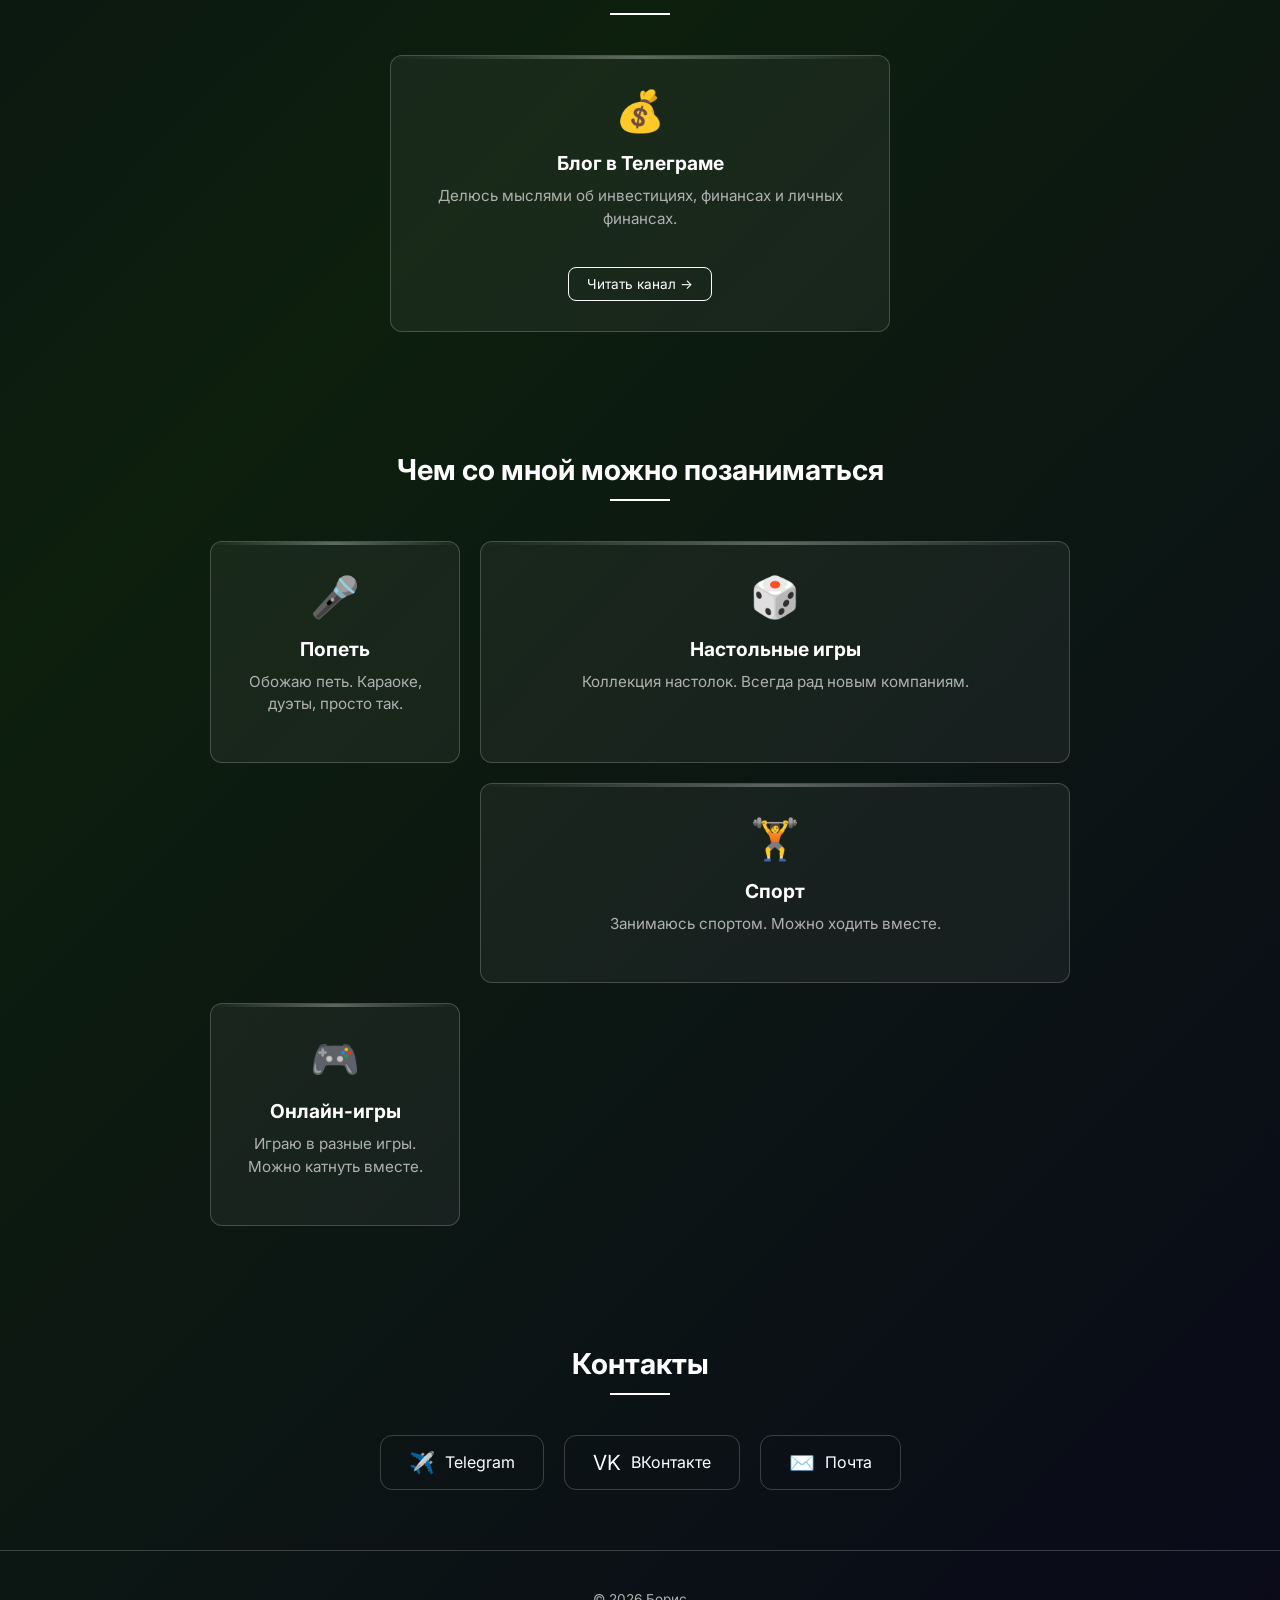
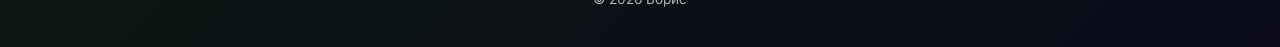
==== commit 9f986aac: "Swap sport/games HTML order for correct layout" ====
--- a/index.html
+++ b/index.html
@@ -108,14 +108,14 @@
             <p>Коллекция настолок. Всегда рад новым компаниям.</p>
           </div>
           <div class="card">
+            <div class="card-icon">🏋️</div>
+            <h3>Спорт</h3>
+            <p>Занимаюсь спортом. Можно ходить вместе.</p>
+          </div>
+          <div class="card">
             <div class="card-icon">🎮</div>
             <h3>Онлайн-игры</h3>
             <p>Играю в разные игры. Можно катнуть вместе.</p>
-          </div>
-          <div class="card">
-            <div class="card-icon">🏋️</div>
-            <h3>Спорт</h3>
-            <p>Занимаюсь спортом. Можно ходить вместе.</p>
           </div>
         </div>
       </div>
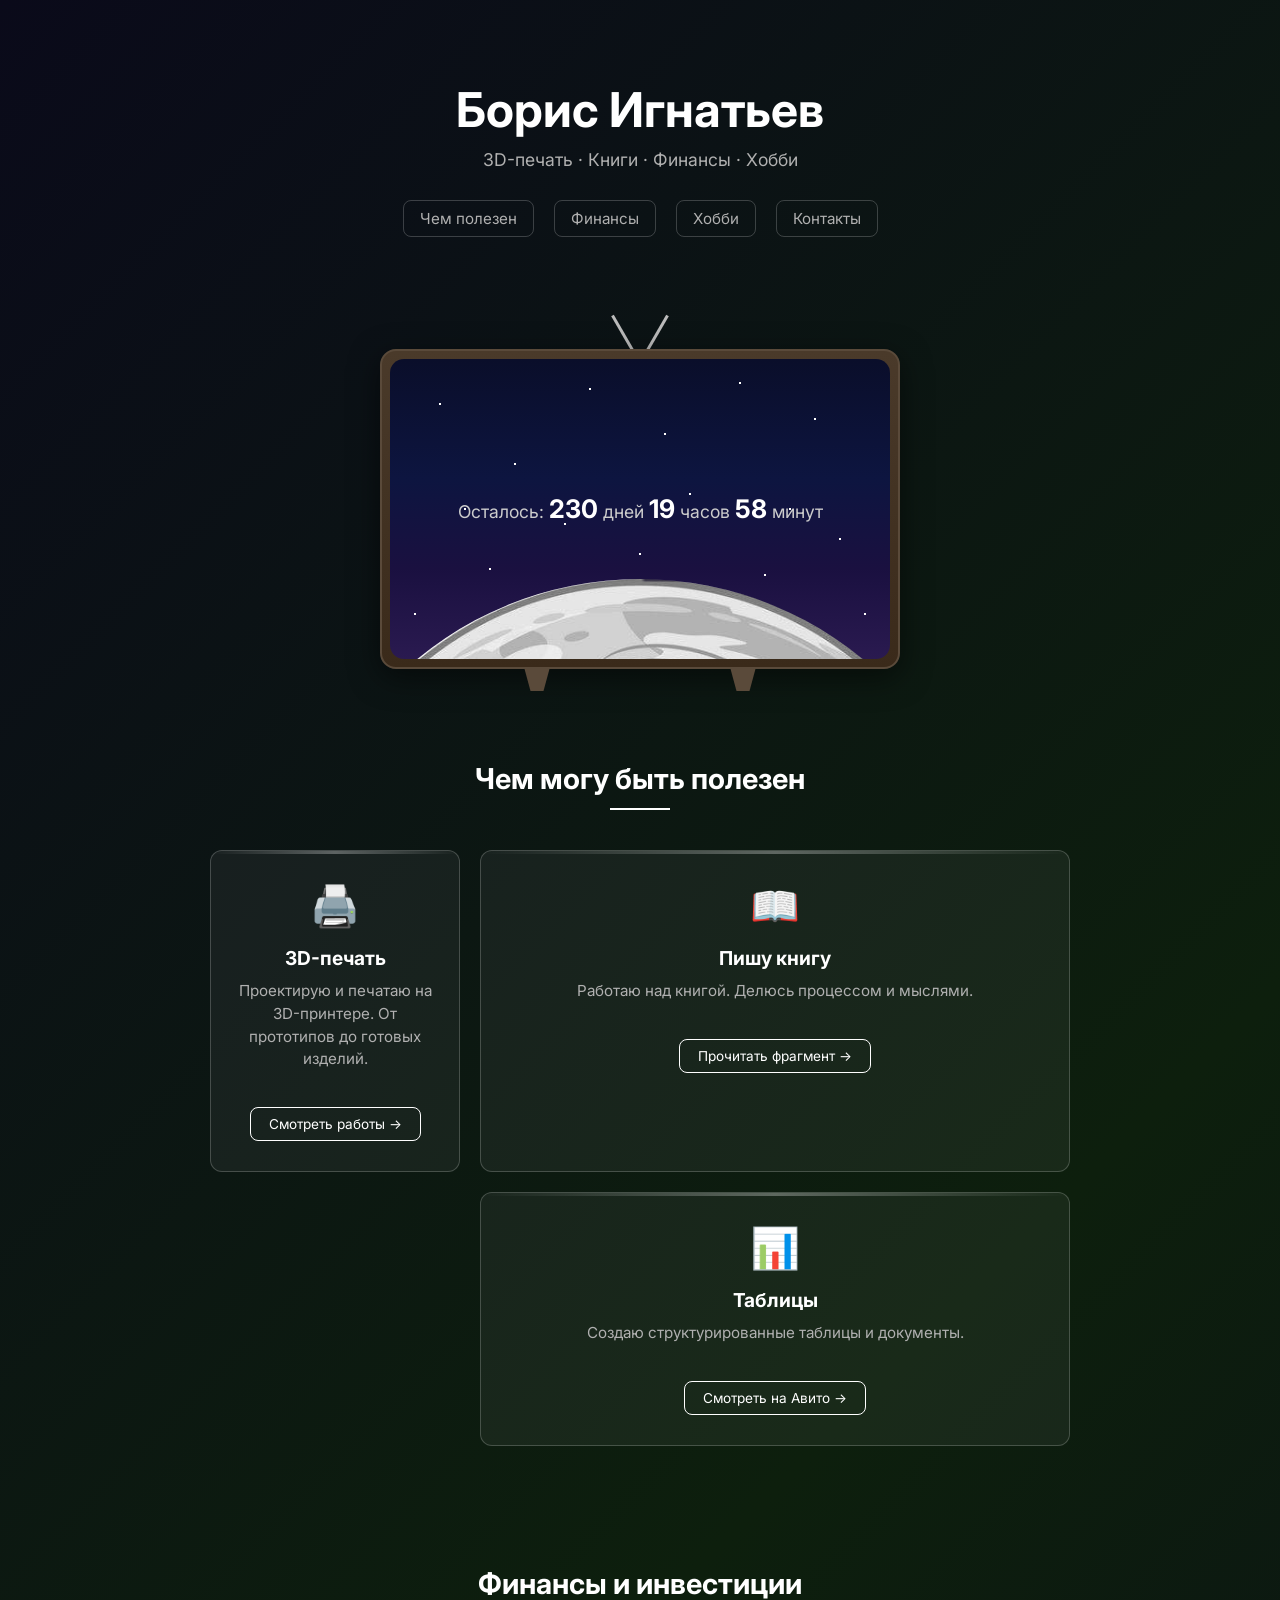
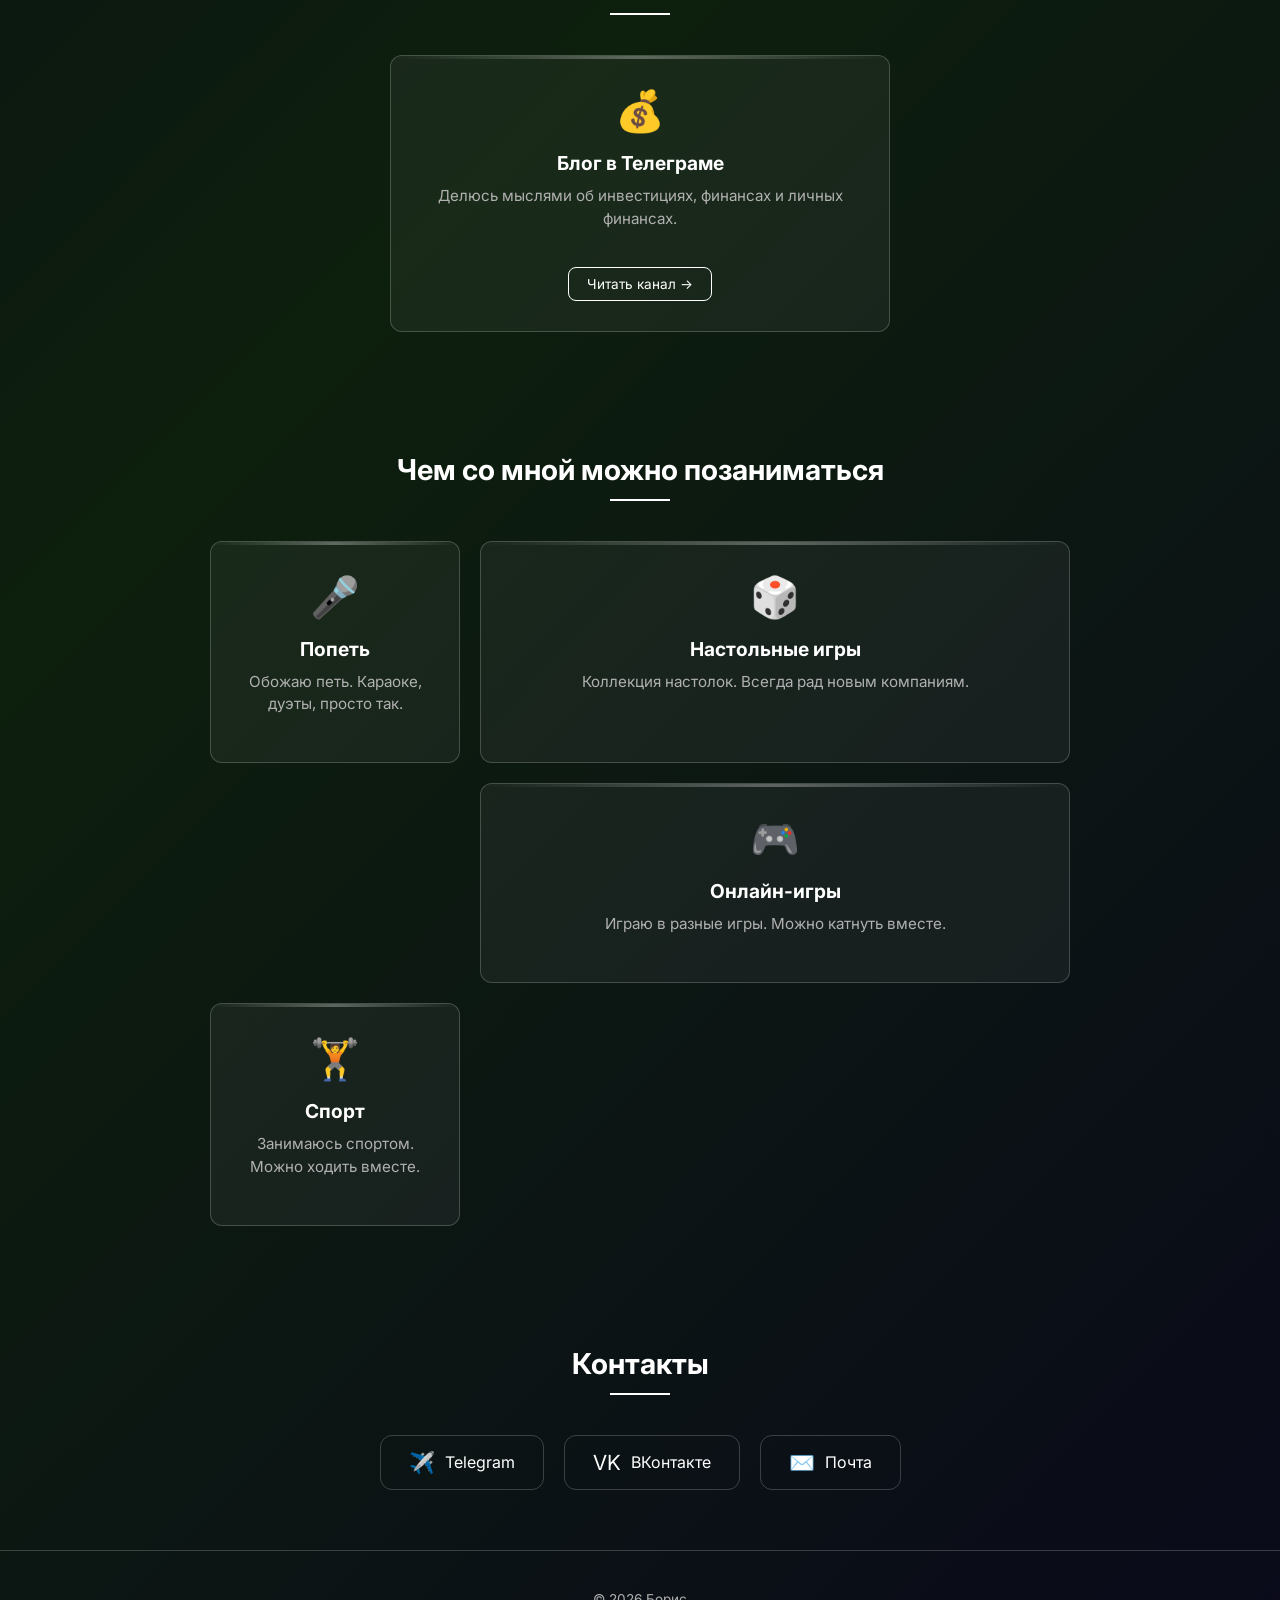
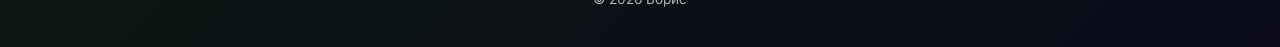
==== commit eb36365e: "Restore card order: games 3rd, sport 4th" ====
--- a/index.html
+++ b/index.html
@@ -108,14 +108,14 @@
             <p>Коллекция настолок. Всегда рад новым компаниям.</p>
           </div>
           <div class="card">
+            <div class="card-icon">🎮</div>
+            <h3>Онлайн-игры</h3>
+            <p>Играю в разные игры. Можно катнуть вместе.</p>
+          </div>
+          <div class="card">
             <div class="card-icon">🏋️</div>
             <h3>Спорт</h3>
             <p>Занимаюсь спортом. Можно ходить вместе.</p>
-          </div>
-          <div class="card">
-            <div class="card-icon">🎮</div>
-            <h3>Онлайн-игры</h3>
-            <p>Играю в разные игры. Можно катнуть вместе.</p>
           </div>
         </div>
       </div>
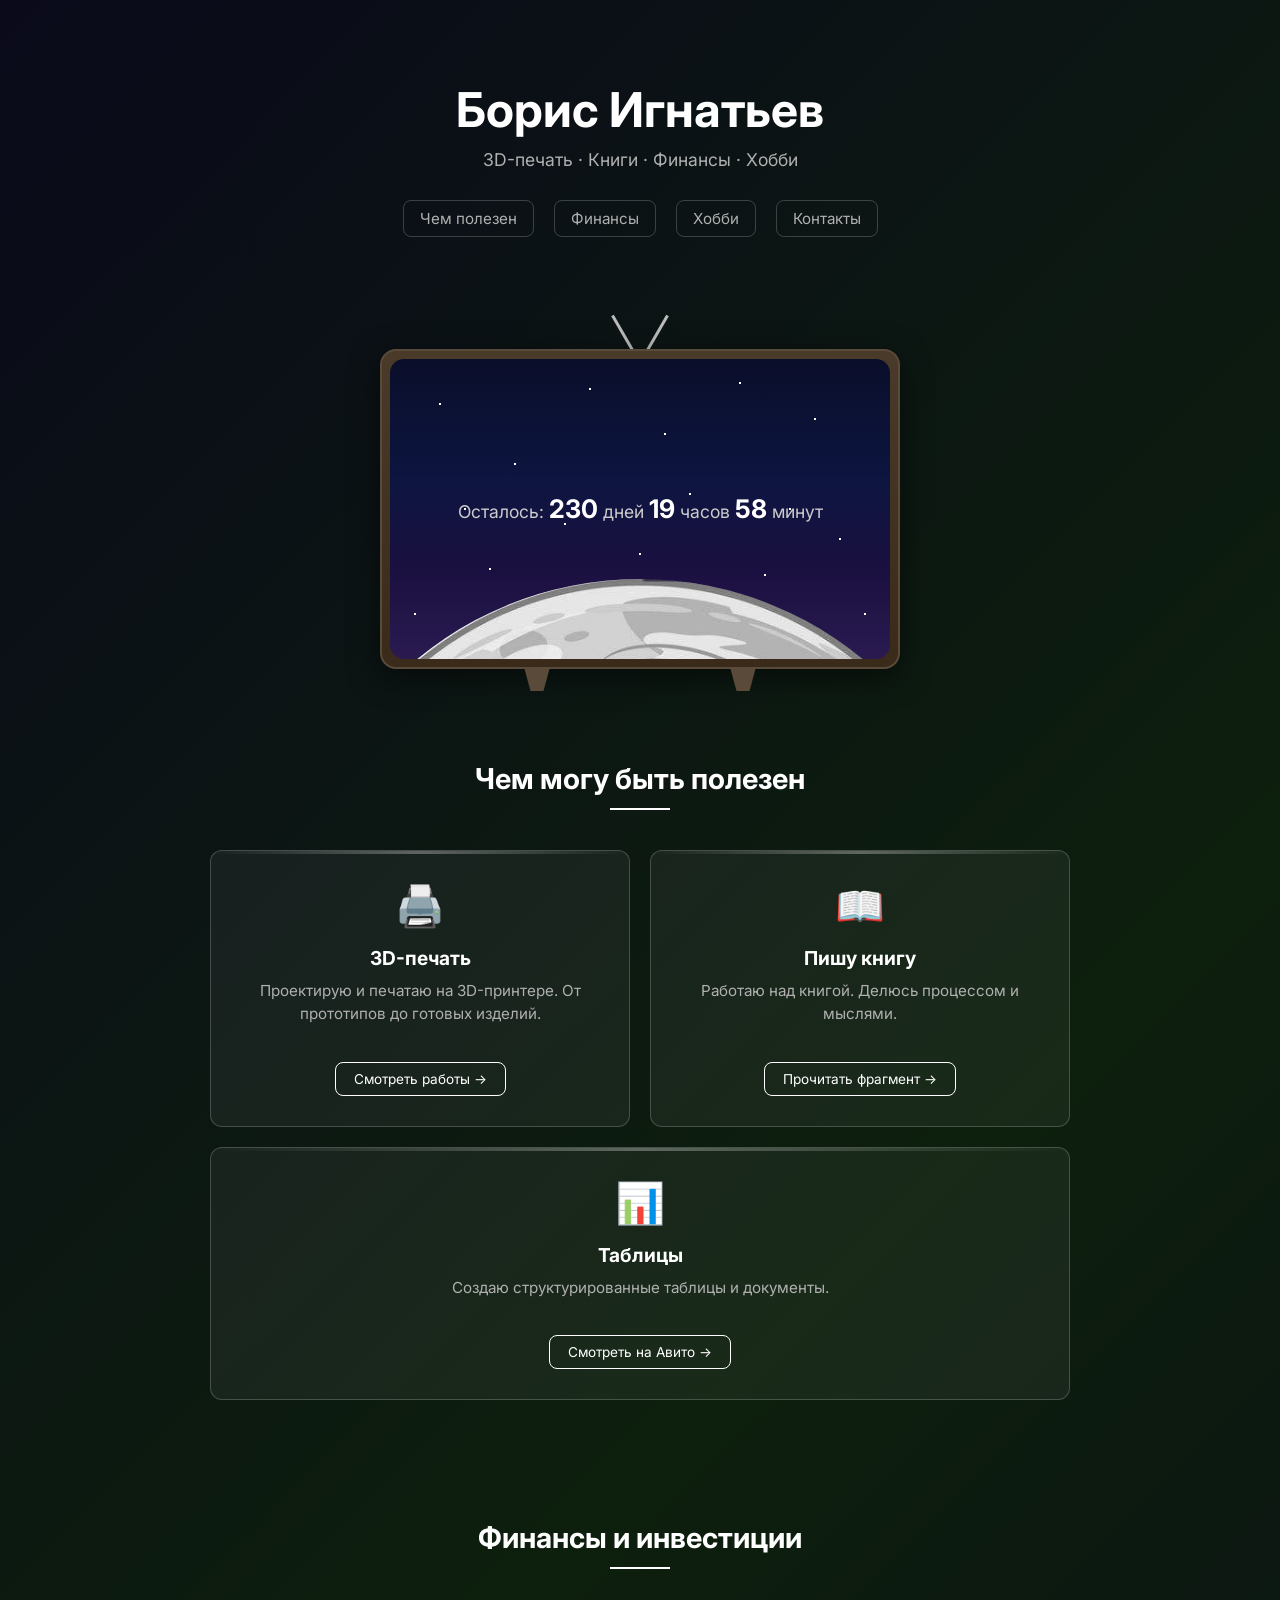
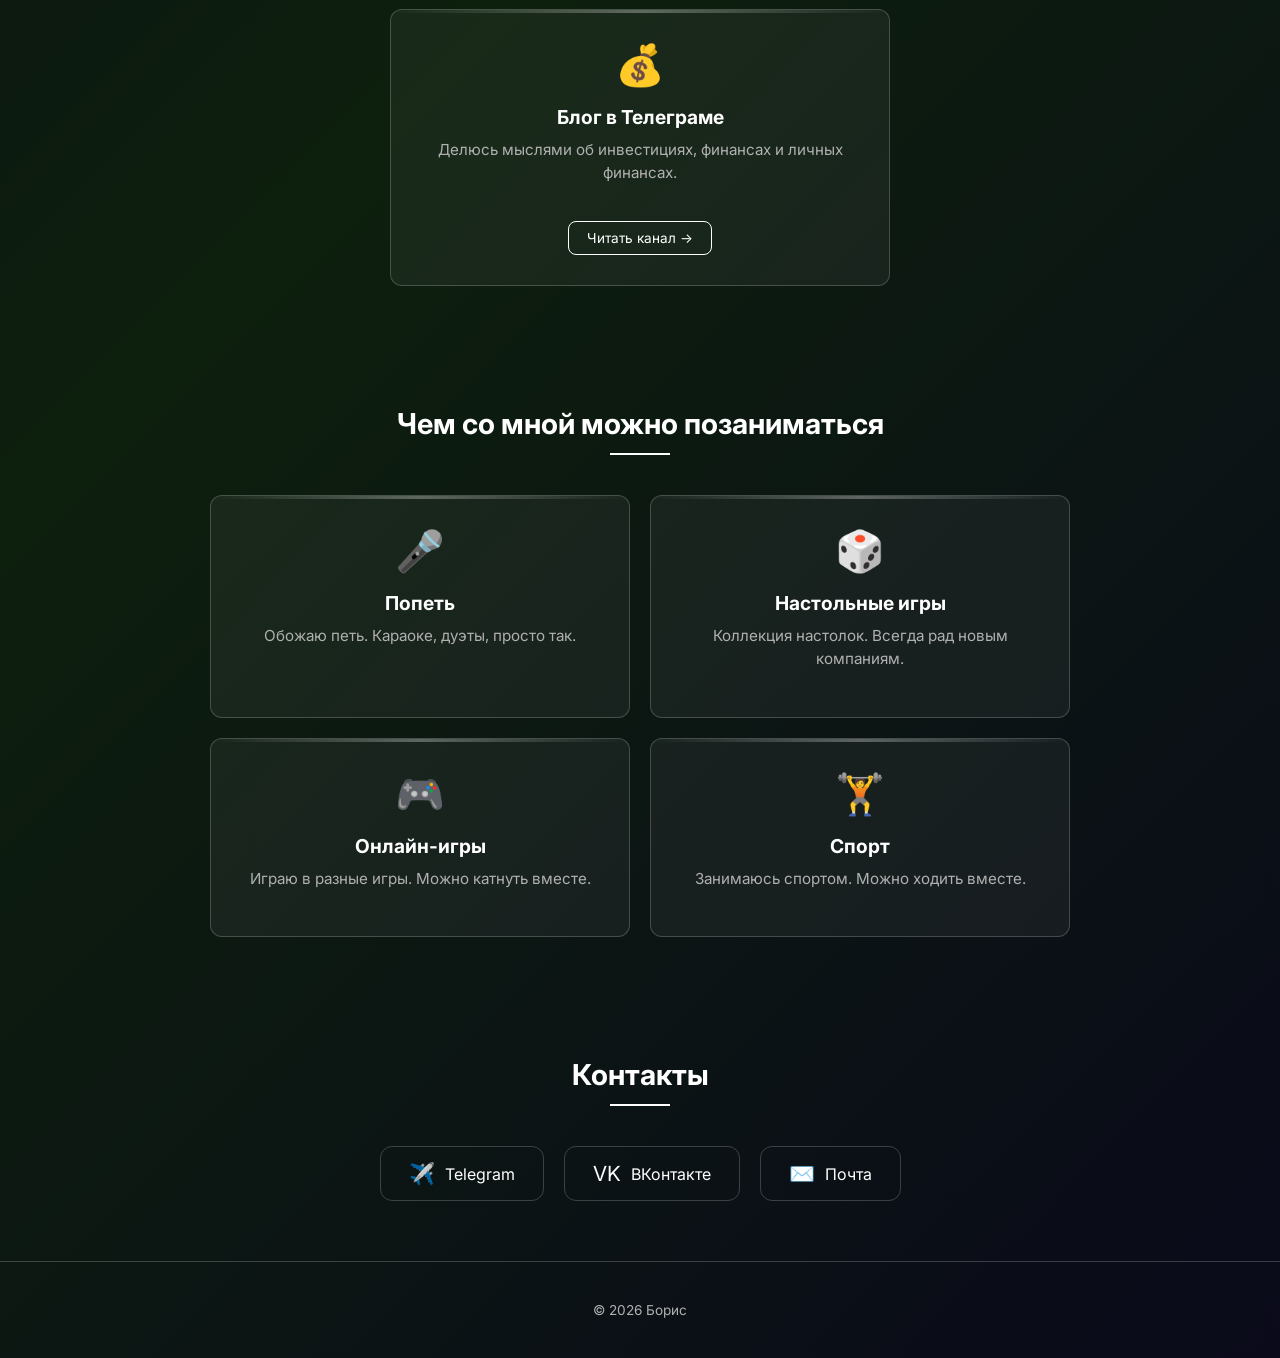
==== commit 990d5f6d: "Flexbox cards: card-short/card-long classes for exact control" ====
--- a/index.html
+++ b/index.html
@@ -59,19 +59,19 @@
       <div class="container">
         <h2>Чем могу быть полезен</h2>
         <div class="cards">
-          <div class="card">
+          <div class="card card-short">
             <div class="card-icon">🖨️</div>
             <h3>3D-печать</h3>
             <p>Проектирую и печатаю на 3D-принтере. От прототипов до готовых изделий.</p>
             <a href="https://borisig1999-spec.github.io/3d-landing/" class="btn" target="_blank">Смотреть работы →</a>
           </div>
-          <div class="card">
+          <div class="card card-long">
             <div class="card-icon">📖</div>
             <h3>Пишу книгу</h3>
             <p>Работаю над книгой. Делюсь процессом и мыслями.</p>
             <a href="book.html" class="btn">Прочитать фрагмент →</a>
           </div>
-          <div class="card">
+          <div class="card card-long">
             <div class="card-icon">📊</div>
             <h3>Таблицы</h3>
             <p>Создаю структурированные таблицы и документы.</p>
@@ -97,22 +97,22 @@
       <div class="container">
         <h2>Чем со мной можно позаниматься</h2>
         <div class="cards">
-          <div class="card">
+          <div class="card card-short">
             <div class="card-icon">🎤</div>
             <h3>Попеть</h3>
             <p>Обожаю петь. Караоке, дуэты, просто так.</p>
           </div>
-          <div class="card">
+          <div class="card card-long">
             <div class="card-icon">🎲</div>
             <h3>Настольные игры</h3>
             <p>Коллекция настолок. Всегда рад новым компаниям.</p>
           </div>
-          <div class="card">
+          <div class="card card-long">
             <div class="card-icon">🎮</div>
             <h3>Онлайн-игры</h3>
             <p>Играю в разные игры. Можно катнуть вместе.</p>
           </div>
-          <div class="card">
+          <div class="card card-short">
             <div class="card-icon">🏋️</div>
             <h3>Спорт</h3>
             <p>Занимаюсь спортом. Можно ходить вместе.</p>
--- a/style.css
+++ b/style.css
@@ -91,22 +91,10 @@
 
 /* Cards */
 .cards {
-  display: grid;
-  grid-template-columns: 250px 1fr;
+  display: flex;
+  flex-wrap: wrap;
   gap: 20px;
   align-items: stretch;
-}
-
-.cards > :nth-child(1) { grid-column: 1; }
-.cards > :nth-child(2) { grid-column: 2; }
-.cards > :nth-child(3) { grid-column: 2; }
-.cards > :nth-child(4) { grid-column: 1; }
-
-@media (max-width: 600px) {
-  .cards {
-    grid-template-columns: 1fr;
-  }
-  .cards > * { grid-column: 1 !important; }
 }
 
 .card {
@@ -118,6 +106,28 @@
   transition: transform 0.3s, border-color 0.3s;
   position: relative;
   overflow: hidden;
+  box-sizing: border-box;
+}
+
+/* Короткая карточка */
+.card-short {
+  flex: 0 0 calc(50% - 10px);
+  max-width: calc(50% - 10px);
+}
+
+/* Длинная карточка */
+.card-long {
+  flex: 1 1 calc(50% - 10px);
+  min-width: calc(50% - 10px);
+}
+
+@media (max-width: 600px) {
+  .card-short,
+  .card-long {
+    flex: 1 1 100%;
+    max-width: 100%;
+    min-width: 100%;
+  }
 }
 
 .card::before {
